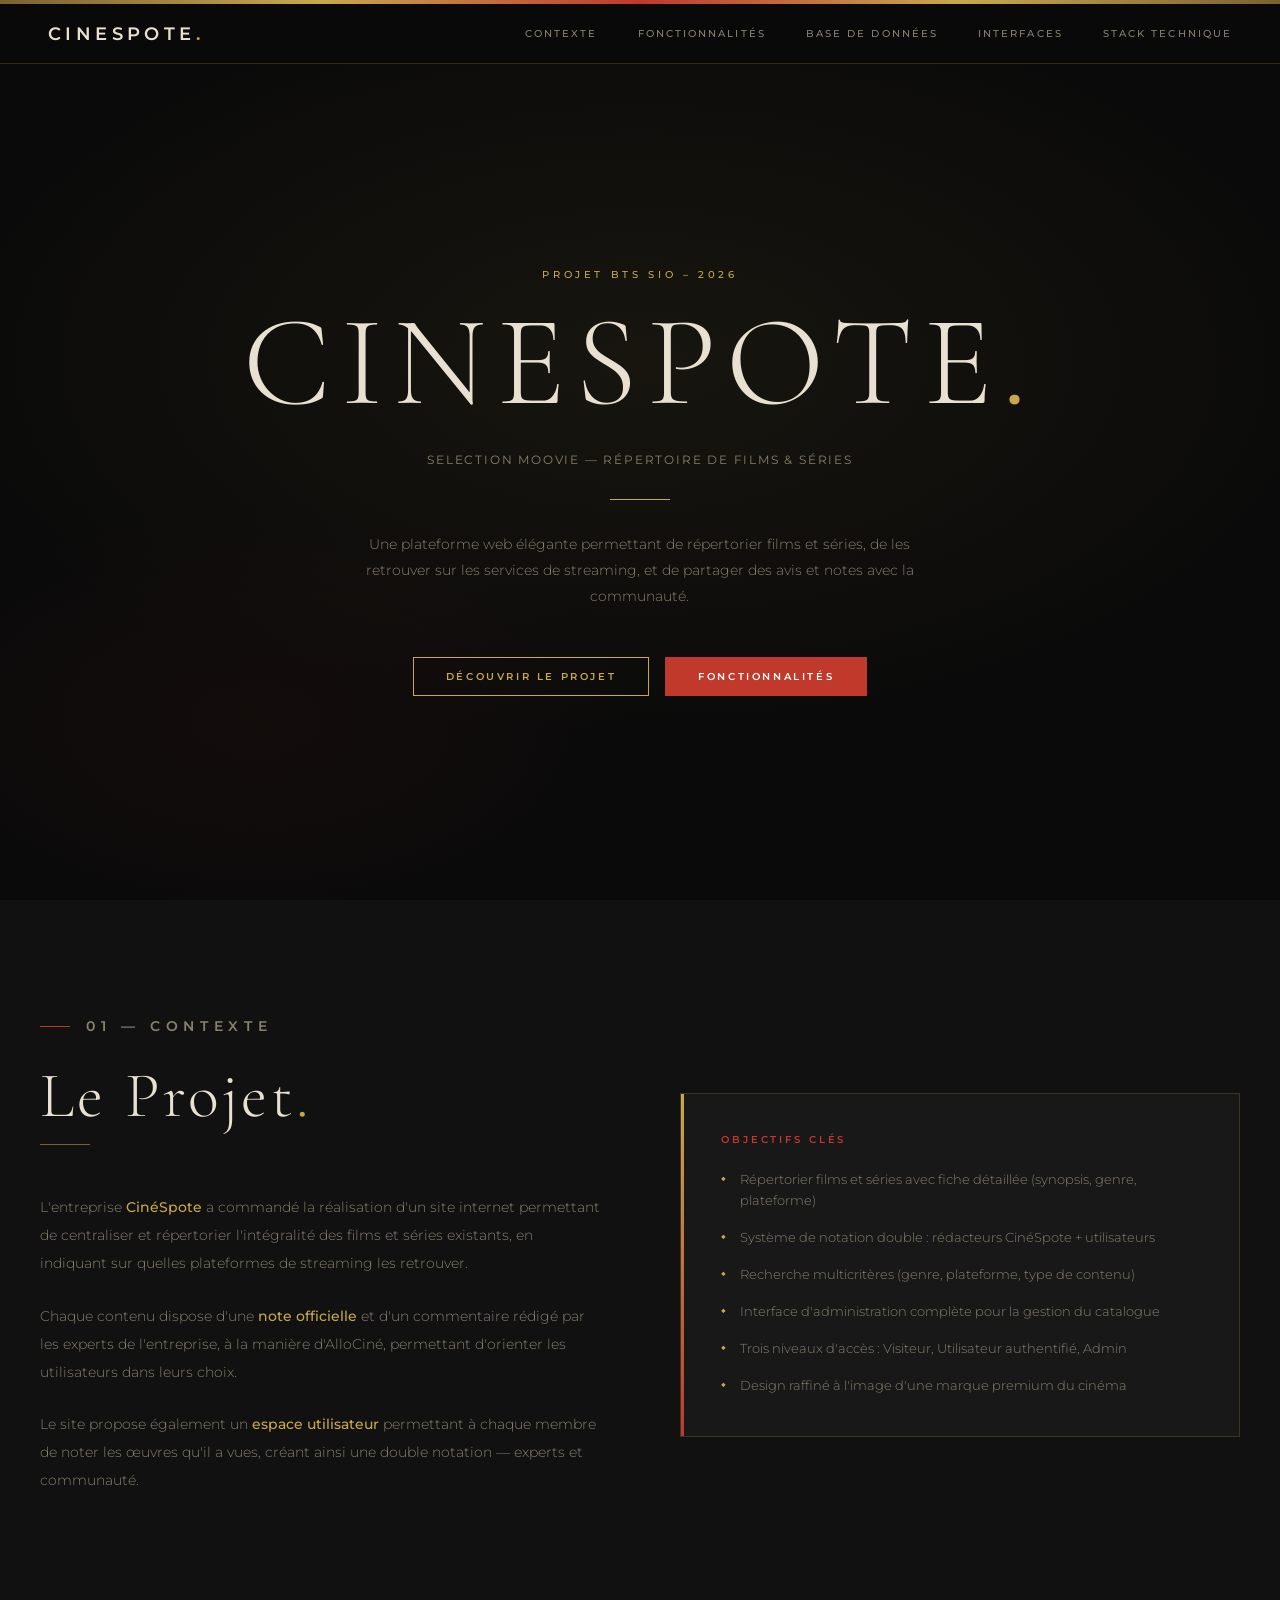
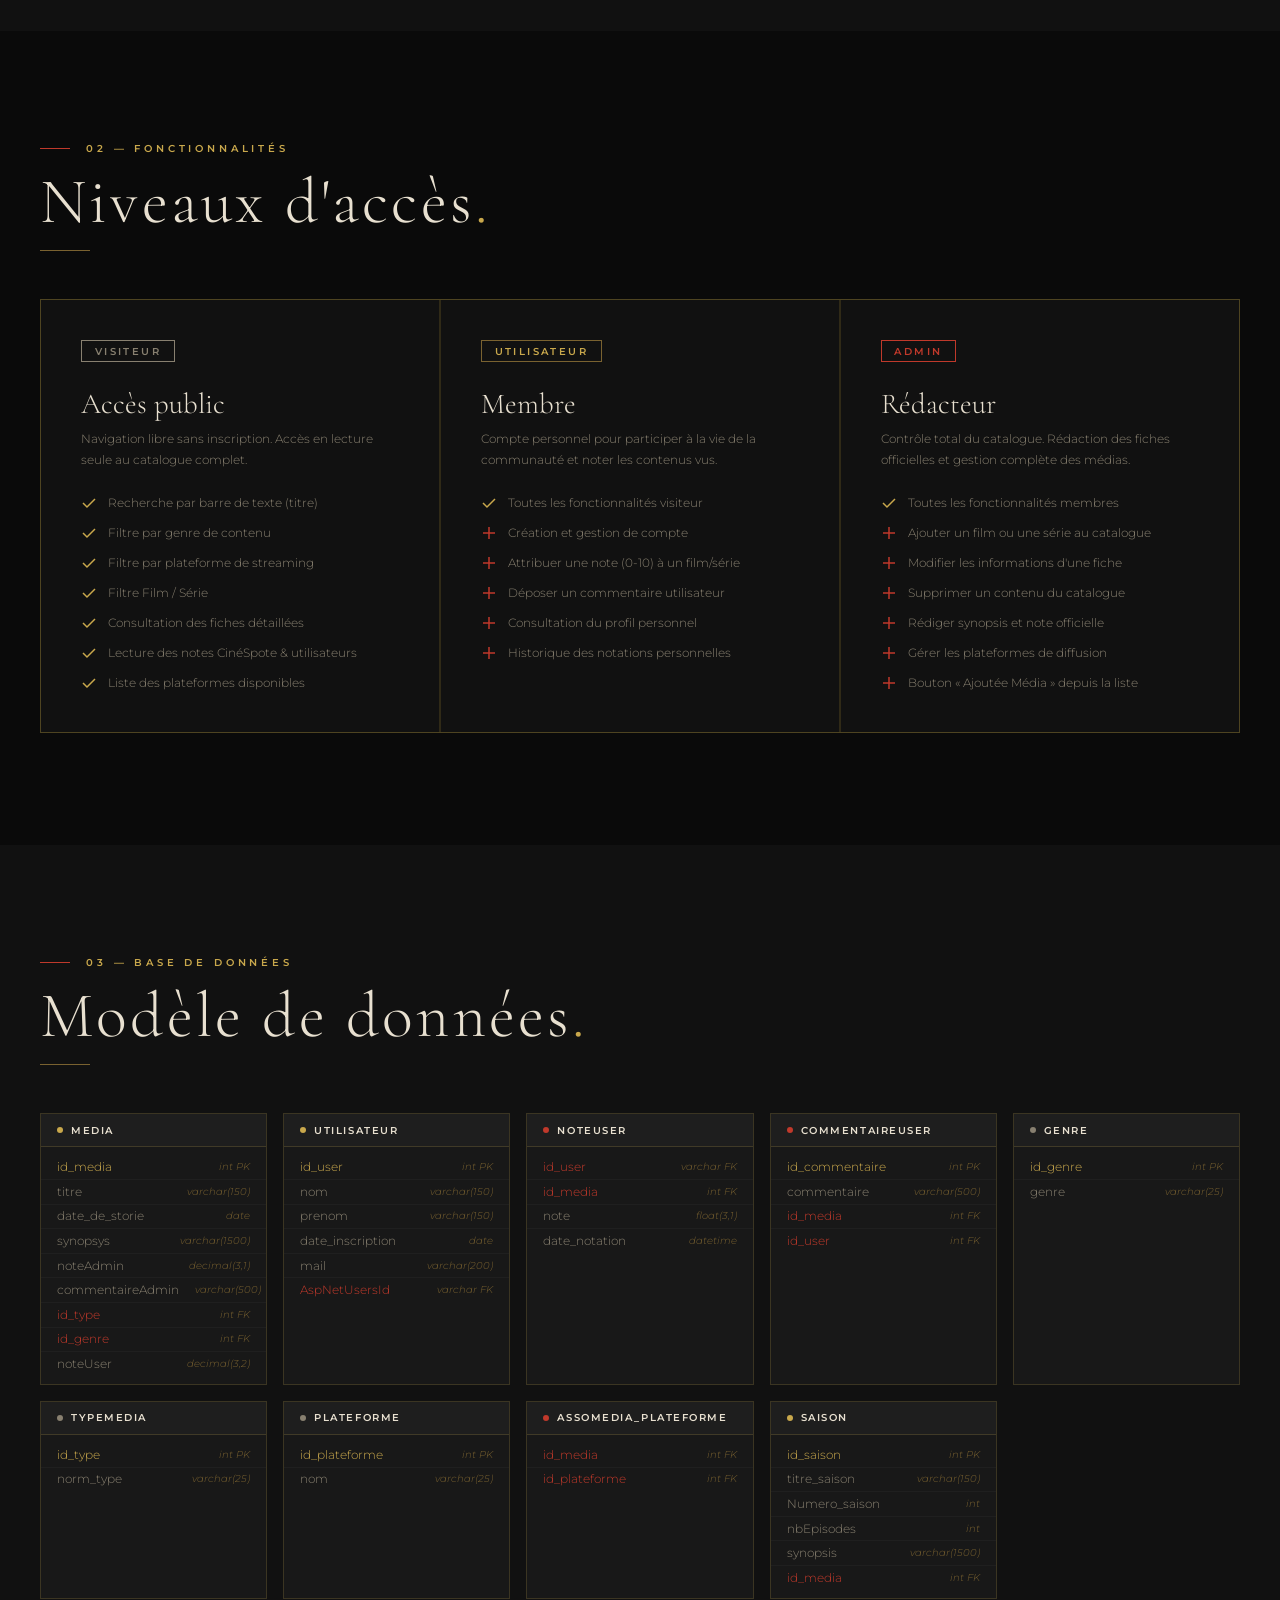
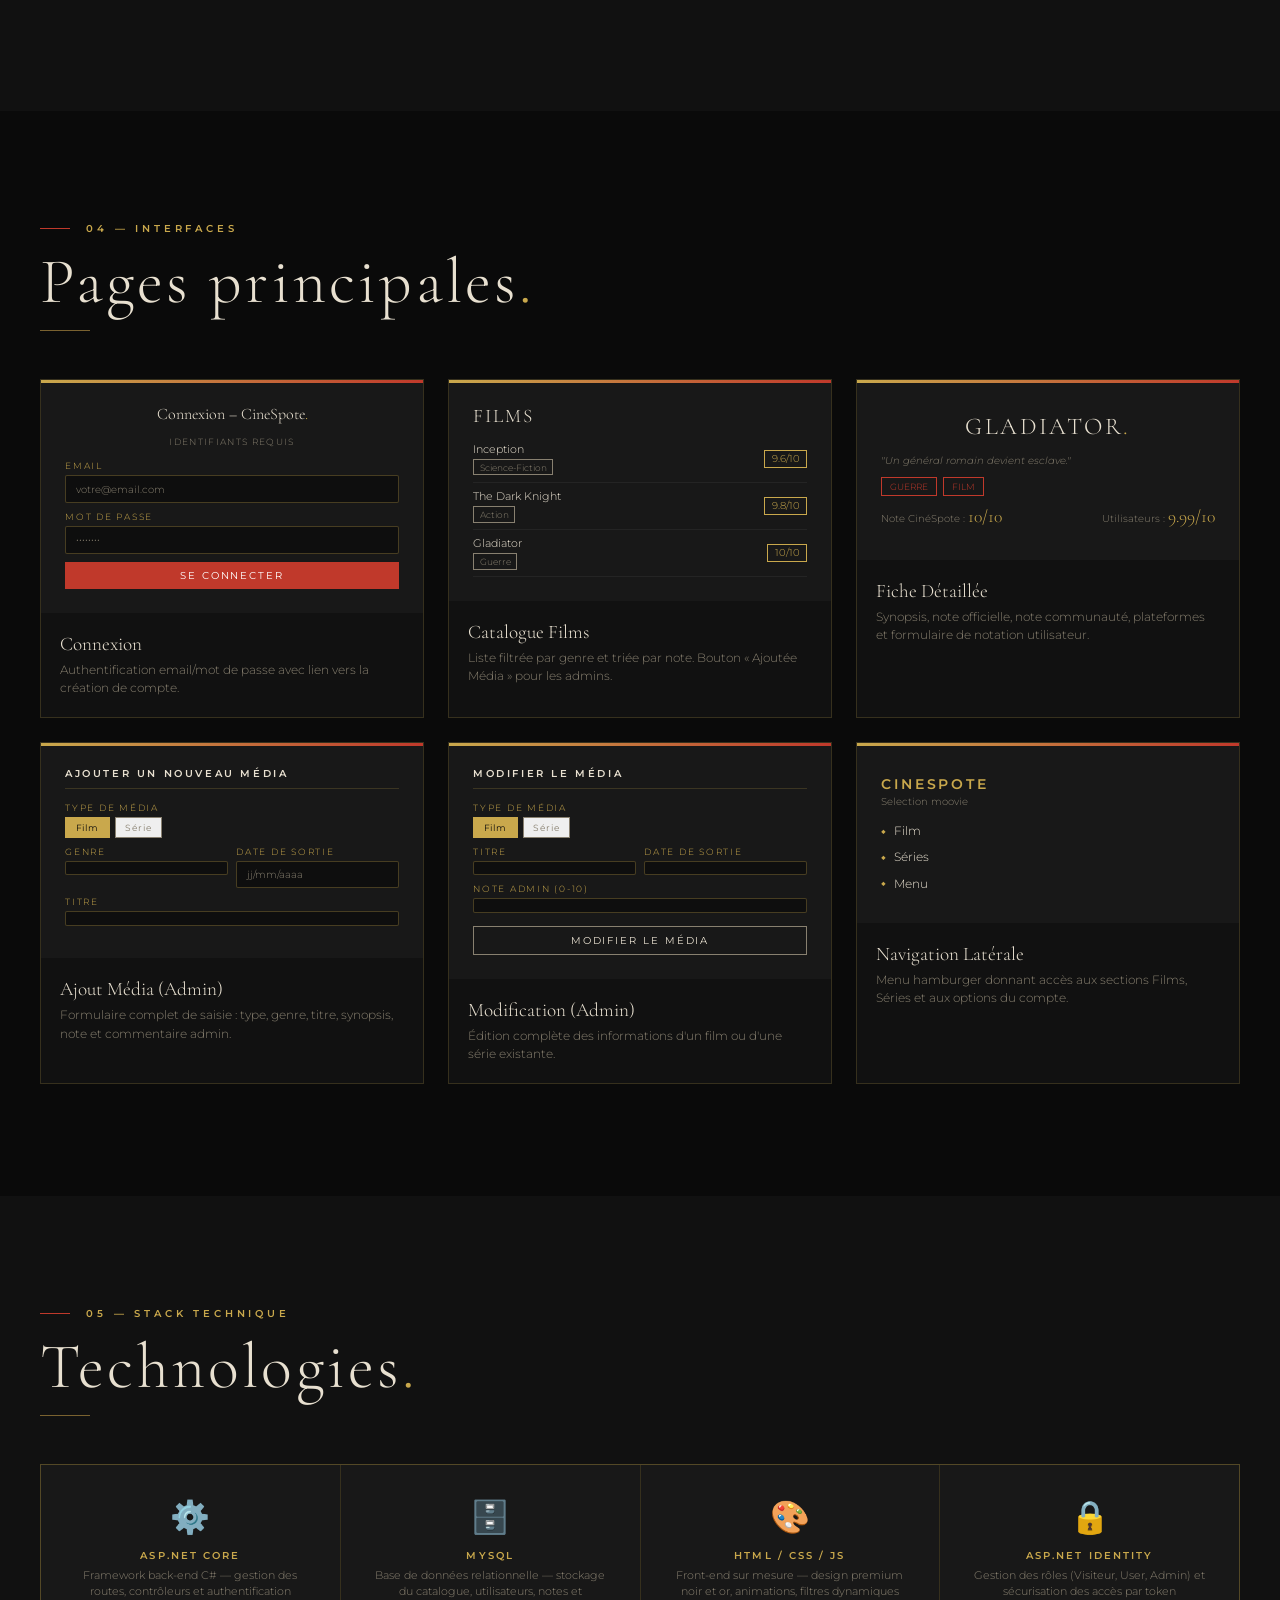
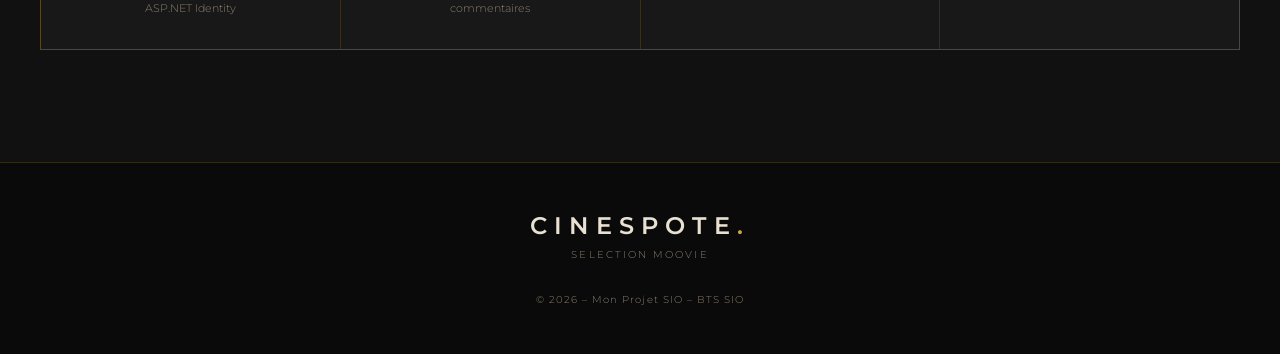
==== projetCineSpote.html @ 0886db35 "ajout detail projet cinespote" ====
<!DOCTYPE html>
<html lang="fr">
<head>
<meta charset="UTF-8">
<meta name="viewport" content="width=device-width, initial-scale=1.0">
<title>CineSpote – Dossier Projet BTS</title>
<link href="https://fonts.googleapis.com/css2?family=Cormorant+Garamond:ital,wght@0,300;0,400;0,600;1,300;1,400&family=Montserrat:wght@300;400;500;600;700&display=swap" rel="stylesheet">
<style>
  :root {
    --gold: #c9a84c;
    --gold-light: #e8c97a;
    --gold-dim: #7a6230;
    --red: #c0392b;
    --red-dark: #922b21;
    --bg: #0a0a0a;
    --bg2: #111111;
    --bg3: #181818;
    --bg4: #1e1e1e;
    --text: #e8e0d0;
    --text-dim: #888070;
    --border: rgba(201,168,76,0.2);
  }

  *, *::before, *::after { box-sizing: border-box; margin: 0; padding: 0; }

  html { scroll-behavior: smooth; }

  body {
    background: var(--bg);
    color: var(--text);
    font-family: 'Montserrat', sans-serif;
    font-weight: 300;
    overflow-x: hidden;
  }

  /* ── TOPBAR ── */
  .topbar {
    height: 4px;
    background: linear-gradient(90deg, var(--gold-dim), var(--gold), var(--red), var(--gold), var(--gold-dim));
    position: fixed; top: 0; left: 0; right: 0; z-index: 100;
  }

  nav {
    position: fixed; top: 4px; left: 0; right: 0; z-index: 99;
    display: flex; align-items: center; justify-content: space-between;
    padding: 0 3rem; height: 60px;
    background: rgba(10,10,10,0.95);
    border-bottom: 1px solid var(--border);
    backdrop-filter: blur(10px);
  }

  .nav-logo {
    font-family: 'Montserrat', sans-serif;
    font-weight: 600; font-size: 1.1rem;
    letter-spacing: 0.25em;
    color: var(--text);
  }
  .nav-logo span { color: var(--gold); }

  .nav-links { display: flex; gap: 2.5rem; }
  .nav-links a {
    font-size: 0.65rem; font-weight: 500;
    letter-spacing: 0.2em; text-transform: uppercase;
    color: var(--text-dim); text-decoration: none;
    transition: color 0.3s;
  }
  .nav-links a:hover { color: var(--gold); }

  /* ── HERO ── */
  .hero {
    min-height: 100vh;
    display: flex; align-items: center; justify-content: center;
    text-align: center;
    padding: 8rem 2rem 4rem;
    position: relative;
    overflow: hidden;
  }

  .hero::before {
    content: '';
    position: absolute; inset: 0;
    background:
      radial-gradient(ellipse 80% 60% at 50% 40%, rgba(201,168,76,0.07) 0%, transparent 70%),
      radial-gradient(ellipse 50% 40% at 20% 80%, rgba(192,57,43,0.05) 0%, transparent 60%);
  }

  .hero-sub {
    font-size: 0.65rem; font-weight: 500; letter-spacing: 0.35em;
    text-transform: uppercase; color: var(--gold);
    margin-bottom: 1.5rem;
    animation: fadeUp 0.8s ease both;
  }

  .hero-title {
    font-family: 'Cormorant Garamond', serif;
    font-size: clamp(4rem, 10vw, 9rem);
    font-weight: 300; line-height: 0.9;
    letter-spacing: 0.08em;
    color: var(--text);
    animation: fadeUp 0.8s 0.15s ease both;
  }
  .hero-title .dot { color: var(--gold); }

  .hero-tagline {
    margin-top: 2rem;
    font-size: 0.75rem; font-weight: 400;
    letter-spacing: 0.15em; text-transform: uppercase;
    color: var(--text-dim);
    animation: fadeUp 0.8s 0.3s ease both;
  }

  .hero-divider {
    width: 60px; height: 1px;
    background: var(--gold);
    margin: 2rem auto;
    animation: expandW 1s 0.5s ease both;
  }

  .hero-desc {
    max-width: 600px; margin: 0 auto;
    font-size: 0.85rem; line-height: 1.9;
    color: var(--text-dim);
    animation: fadeUp 0.8s 0.45s ease both;
  }

  .hero-cta {
    margin-top: 3rem;
    display: flex; gap: 1rem; justify-content: center;
    animation: fadeUp 0.8s 0.6s ease both;
  }

  .btn-gold {
    padding: 0.75rem 2rem;
    border: 1px solid var(--gold);
    background: transparent;
    color: var(--gold);
    font-family: 'Montserrat', sans-serif;
    font-size: 0.65rem; font-weight: 600;
    letter-spacing: 0.25em; text-transform: uppercase;
    cursor: pointer; text-decoration: none;
    transition: all 0.3s;
  }
  .btn-gold:hover { background: var(--gold); color: var(--bg); }

  .btn-red {
    padding: 0.75rem 2rem;
    border: 1px solid var(--red);
    background: var(--red);
    color: #fff;
    font-family: 'Montserrat', sans-serif;
    font-size: 0.65rem; font-weight: 600;
    letter-spacing: 0.25em; text-transform: uppercase;
    cursor: pointer; text-decoration: none;
    transition: all 0.3s;
  }
  .btn-red:hover { background: var(--red-dark); border-color: var(--red-dark); }

  /* ── SECTION BASE ── */
  section { padding: 7rem 2rem; }

  .section-label {
    font-size: 0.6rem; font-weight: 600;
    letter-spacing: 0.4em; text-transform: uppercase;
    color: var(--gold); margin-bottom: 1rem;
    display: flex; align-items: center; gap: 1rem;
  }
  .section-label::before {
    content: '';
    display: block; width: 30px; height: 1px;
    background: var(--red);
  }

  .section-title {
    font-family: 'Cormorant Garamond', serif;
    font-size: clamp(2.5rem, 5vw, 4.5rem);
    font-weight: 300; letter-spacing: 0.05em;
    line-height: 1;
    color: var(--text);
    margin-bottom: 1rem;
  }
  .section-title .dot { color: var(--gold); }

  .section-line {
    width: 50px; height: 1px;
    background: var(--gold-dim);
    margin-bottom: 3rem;
  }

  /* ── CONTEXT ── */
  .context { background: var(--bg2); }

  .context-grid {
    max-width: 1200px; margin: 0 auto;
    display: grid; grid-template-columns: 1fr 1fr;
    gap: 5rem; align-items: center;
  }

  .context-text p {
    font-size: 0.88rem; line-height: 2;
    color: var(--text-dim); margin-bottom: 1.5rem;
  }
  .context-text strong { color: var(--gold); font-weight: 500; }

  .context-card {
    background: var(--bg3);
    border: 1px solid var(--border);
    padding: 2.5rem;
    position: relative;
  }
  .context-card::before {
    content: '';
    position: absolute; top: 0; left: 0;
    width: 3px; height: 100%;
    background: linear-gradient(to bottom, var(--gold), var(--red));
  }

  .context-card-title {
    font-size: 0.6rem; font-weight: 600;
    letter-spacing: 0.3em; text-transform: uppercase;
    color: var(--red); margin-bottom: 1.5rem;
  }

  .context-card ul {
    list-style: none; display: flex; flex-direction: column; gap: 1rem;
  }
  .context-card li {
    font-size: 0.82rem; line-height: 1.6;
    color: var(--text-dim); padding-left: 1.2rem;
    position: relative;
  }
  .context-card li::before {
    content: '◆';
    position: absolute; left: 0;
    color: var(--gold); font-size: 0.5rem;
    top: 0.35em;
  }

  /* ── FEATURES ── */
  .features { background: var(--bg); }
  .features-inner { max-width: 1200px; margin: 0 auto; }

  .roles-grid {
    display: grid;
    grid-template-columns: repeat(3, 1fr);
    gap: 1.5px;
    background: var(--border);
    border: 1px solid var(--border);
  }

  .role-card {
    background: var(--bg2);
    padding: 2.5rem;
    transition: background 0.3s;
  }
  .role-card:hover { background: var(--bg3); }

  .role-badge {
    display: inline-block;
    padding: 0.3rem 0.8rem;
    border: 1px solid currentColor;
    font-size: 0.6rem; font-weight: 600;
    letter-spacing: 0.25em; text-transform: uppercase;
    margin-bottom: 1.5rem;
  }
  .badge-visitor { color: var(--text-dim); border-color: var(--text-dim); }
  .badge-user { color: var(--gold); border-color: var(--gold-dim); }
  .badge-admin { color: var(--red); border-color: var(--red); }

  .role-title {
    font-family: 'Cormorant Garamond', serif;
    font-size: 1.8rem; font-weight: 300;
    margin-bottom: 0.5rem; color: var(--text);
  }

  .role-desc {
    font-size: 0.75rem; color: var(--text-dim);
    line-height: 1.7; margin-bottom: 1.5rem;
  }

  .role-features { list-style: none; display: flex; flex-direction: column; gap: 0.7rem; }
  .role-features li {
    font-size: 0.78rem; color: var(--text-dim);
    display: flex; align-items: flex-start; gap: 0.7rem;
    line-height: 1.5;
  }
  .role-features li .icon {
    flex-shrink: 0; width: 16px; height: 16px;
    margin-top: 1px;
  }
  .icon-check { color: var(--gold); }
  .icon-plus { color: var(--red); }

  /* ── DB SCHEMA ── */
  .schema { background: var(--bg2); }
  .schema-inner { max-width: 1200px; margin: 0 auto; }

  .db-table-grid {
    display: grid;
    grid-template-columns: repeat(auto-fill, minmax(220px, 1fr));
    gap: 1rem;
    margin-top: 1rem;
  }

  .db-table {
    background: var(--bg3);
    border: 1px solid var(--border);
    overflow: hidden;
    transition: border-color 0.3s, transform 0.3s;
  }
  .db-table:hover {
    border-color: var(--gold-dim);
    transform: translateY(-2px);
  }

  .db-table-header {
    background: var(--bg4);
    padding: 0.6rem 1rem;
    display: flex; align-items: center; gap: 0.5rem;
    border-bottom: 1px solid var(--border);
  }
  .db-table-dot {
    width: 6px; height: 6px; border-radius: 50%;
  }
  .dot-gold { background: var(--gold); }
  .dot-red { background: var(--red); }
  .dot-grey { background: var(--text-dim); }

  .db-table-name {
    font-size: 0.65rem; font-weight: 600;
    letter-spacing: 0.15em; text-transform: uppercase;
    color: var(--text);
  }

  .db-table-fields {
    padding: 0.5rem 0;
    list-style: none;
  }
  .db-table-fields li {
    padding: 0.3rem 1rem;
    font-size: 0.72rem; color: var(--text-dim);
    display: flex; justify-content: space-between;
    gap: 1rem;
    border-bottom: 1px solid rgba(255,255,255,0.03);
  }
  .db-table-fields li:last-child { border-bottom: none; }
  .field-type {
    font-size: 0.63rem; color: var(--gold-dim);
    font-style: italic;
  }
  .field-pk { color: var(--gold); }
  .field-fk { color: var(--red); }

  /* ── PAGES GALLERY ── */
  .pages { background: var(--bg); }
  .pages-inner { max-width: 1200px; margin: 0 auto; }

  .pages-grid {
    display: grid; grid-template-columns: repeat(3, 1fr);
    gap: 1.5rem;
  }

  .page-card {
    border: 1px solid var(--border);
    overflow: hidden;
    background: var(--bg2);
    transition: border-color 0.3s, transform 0.3s;
    cursor: pointer;
  }
  .page-card:hover {
    border-color: var(--gold-dim);
    transform: translateY(-3px);
  }

  .page-mockup {
    background: var(--bg3);
    padding: 1.5rem;
    min-height: 180px;
    display: flex; align-items: center; justify-content: center;
    position: relative; overflow: hidden;
  }

  .mockup-topbar {
    position: absolute; top: 0; left: 0; right: 0;
    height: 3px;
    background: linear-gradient(90deg, var(--gold), var(--red));
  }

  .mockup-content {
    width: 100%; font-size: 0.7rem;
  }

  .page-info { padding: 1.2rem; }
  .page-name {
    font-family: 'Cormorant Garamond', serif;
    font-size: 1.2rem; font-weight: 300;
    color: var(--text); margin-bottom: 0.3rem;
  }
  .page-desc {
    font-size: 0.72rem; color: var(--text-dim); line-height: 1.6;
  }

  /* ── TECH STACK ── */
  .tech { background: var(--bg2); }
  .tech-inner { max-width: 1200px; margin: 0 auto; }

  .tech-grid {
    display: grid; grid-template-columns: repeat(4, 1fr);
    gap: 1px; background: var(--border);
    border: 1px solid var(--border);
  }

  .tech-item {
    background: var(--bg3); padding: 2rem;
    text-align: center;
    transition: background 0.3s;
  }
  .tech-item:hover { background: var(--bg4); }

  .tech-icon {
    font-size: 2rem; margin-bottom: 0.8rem; display: block;
  }
  .tech-name {
    font-size: 0.65rem; font-weight: 600;
    letter-spacing: 0.2em; text-transform: uppercase;
    color: var(--gold); margin-bottom: 0.3rem;
  }
  .tech-role {
    font-size: 0.7rem; color: var(--text-dim); line-height: 1.5;
  }

  /* ── FOOTER ── */
  footer {
    background: var(--bg);
    border-top: 1px solid var(--border);
    padding: 3rem 2rem;
    text-align: center;
  }

  .footer-logo {
    font-family: 'Montserrat', sans-serif;
    font-weight: 600; font-size: 1.5rem;
    letter-spacing: 0.3em; color: var(--text);
    margin-bottom: 0.5rem;
  }
  .footer-logo span { color: var(--gold); }

  .footer-sub {
    font-size: 0.65rem; letter-spacing: 0.2em;
    text-transform: uppercase; color: var(--text-dim);
  }

  .footer-copy {
    margin-top: 2rem;
    font-size: 0.65rem; color: var(--text-dim);
    letter-spacing: 0.1em;
  }

  /* ── ANIMATIONS ── */
  @keyframes fadeUp {
    from { opacity: 0; transform: translateY(20px); }
    to   { opacity: 1; transform: translateY(0); }
  }
  @keyframes expandW {
    from { width: 0; }
    to   { width: 60px; }
  }

  .reveal {
    opacity: 0; transform: translateY(30px);
    transition: opacity 0.7s ease, transform 0.7s ease;
  }
  .reveal.visible { opacity: 1; transform: none; }

  /* ── MOCKUP ELEMENTS ── */
  .m-input {
    background: rgba(0,0,0,0.4); border: 1px solid rgba(201,168,76,0.3);
    border-radius: 2px; padding: 0.4rem 0.6rem;
    color: var(--text-dim); font-size: 0.65rem;
    width: 100%; margin-bottom: 0.5rem;
    font-family: 'Montserrat', sans-serif;
  }
  .m-label { font-size: 0.55rem; letter-spacing: 0.2em; text-transform: uppercase; color: var(--gold); margin-bottom: 0.25rem; display: block; }
  .m-btn-red {
    background: var(--red); border: none; color: white;
    font-size: 0.6rem; letter-spacing: 0.2em; text-transform: uppercase;
    padding: 0.5rem 1rem; width: 100%; cursor: default;
    font-family: 'Montserrat', sans-serif;
  }
  .m-film-row {
    display: flex; justify-content: space-between; align-items: center;
    padding: 0.4rem 0; border-bottom: 1px solid rgba(255,255,255,0.05);
  }
  .m-film-title { font-size: 0.7rem; color: var(--text); }
  .m-film-note {
    font-size: 0.6rem; padding: 0.15rem 0.4rem;
    border: 1px solid var(--gold); color: var(--gold);
  }
  .m-badge { font-size: 0.55rem; padding: 0.1rem 0.35rem; border: 1px solid var(--text-dim); color: var(--text-dim); display: inline-block; margin-top: 0.2rem; }

  .m-page-title {
    font-family: 'Cormorant Garamond', serif;
    font-size: 1.5rem; font-weight: 300;
    letter-spacing: 0.1em; color: var(--text);
    text-align: center; margin-bottom: 0.8rem;
  }
  .m-page-title .dot { color: var(--gold); }
  .m-row { display: grid; grid-template-columns: 1fr 1fr; gap: 0.5rem; }
  .m-tag {
    font-size: 0.55rem; padding: 0.2rem 0.5rem;
    border: 1px solid var(--red); color: var(--red); display: inline-block;
  }
  .m-stars { color: var(--gold); font-size: 0.9rem; }

  .m-form-title {
    font-size: 0.65rem; font-weight: 600; letter-spacing: 0.25em;
    text-transform: uppercase; color: var(--text);
    margin-bottom: 0.8rem;
    padding-bottom: 0.5rem; border-bottom: 1px solid var(--border);
  }
  .m-toggle {
    display: flex; gap: 0.3rem; margin-bottom: 0.5rem;
  }
  .m-toggle-btn {
    font-size: 0.55rem; padding: 0.25rem 0.6rem;
    border: 1px solid; cursor: default;
    font-family: 'Montserrat', sans-serif;
    letter-spacing: 0.1em;
  }
  .m-toggle-btn.active { background: var(--gold); border-color: var(--gold); color: var(--bg); }
  .m-toggle-btn.inactive { border-color: var(--text-dim); color: var(--text-dim); }

  @media (max-width: 900px) {
    .context-grid { grid-template-columns: 1fr; gap: 3rem; }
    .roles-grid { grid-template-columns: 1fr; }
    .pages-grid { grid-template-columns: 1fr 1fr; }
    .tech-grid { grid-template-columns: repeat(2, 1fr); }
    nav { padding: 0 1.5rem; }
    .nav-links { gap: 1.5rem; }
  }
  @media (max-width: 600px) {
    .pages-grid { grid-template-columns: 1fr; }
    .tech-grid { grid-template-columns: 1fr 1fr; }
  }
</style>
</head>
<body>

<div class="topbar"></div>

<nav>
  <div class="nav-logo">CINESPOTE<span>.</span></div>
  <div class="nav-links">
    <a href="#contexte">Contexte</a>
    <a href="#fonctionnalites">Fonctionnalités</a>
    <a href="#base-de-donnees">Base de données</a>
    <a href="#interfaces">Interfaces</a>
    <a href="#technique">Stack technique</a>
  </div>
</nav>

<!-- ── HERO ── -->
<section class="hero">
  <div>
    <p class="hero-sub">Projet BTS SIO – 2026</p>
    <h1 class="hero-title">CINESPOTE<span class="dot">.</span></h1>
    <p class="hero-tagline">Selection Moovie — Répertoire de Films & Séries</p>
    <div class="hero-divider"></div>
    <p class="hero-desc">
      Une plateforme web élégante permettant de répertorier films et séries, 
      de les retrouver sur les services de streaming, et de partager des avis 
      et notes avec la communauté.
    </p>
    <div class="hero-cta">
      <a href="#contexte" class="btn-gold">Découvrir le projet</a>
      <a href="#fonctionnalites" class="btn-red">Fonctionnalités</a>
    </div>
  </div>
</section>

<!-- ── CONTEXTE ── -->
<section class="context" id="contexte">
  <div class="context-grid">
    <div class="context-text reveal">
      <p class="section-label">01 — Contexte</p>
      <h2 class="section-title">Le Projet<span class="dot">.</span></h2>
      <div class="section-line"></div>
      <p>
        L'entreprise <strong>CinéSpote</strong> a commandé la réalisation d'un site internet 
        permettant de centraliser et répertorier l'intégralité des films et séries existants, 
        en indiquant sur quelles plateformes de streaming les retrouver.
      </p>
      <p>
        Chaque contenu dispose d'une <strong>note officielle</strong> et d'un commentaire 
        rédigé par les experts de l'entreprise, à la manière d'AlloCiné, permettant 
        d'orienter les utilisateurs dans leurs choix.
      </p>
      <p>
        Le site propose également un <strong>espace utilisateur</strong> permettant à chaque 
        membre de noter les œuvres qu'il a vues, créant ainsi une double notation 
        — experts et communauté.
      </p>
    </div>
    <div class="context-card reveal">
      <p class="context-card-title">Objectifs clés</p>
      <ul>
        <li>Répertorier films et séries avec fiche détaillée (synopsis, genre, plateforme)</li>
        <li>Système de notation double : rédacteurs CinéSpote + utilisateurs</li>
        <li>Recherche multicritères (genre, plateforme, type de contenu)</li>
        <li>Interface d'administration complète pour la gestion du catalogue</li>
        <li>Trois niveaux d'accès : Visiteur, Utilisateur authentifié, Admin</li>
        <li>Design raffiné à l'image d'une marque premium du cinéma</li>
      </ul>
    </div>
  </div>
</section>

<!-- ── FONCTIONNALITÉS ── -->
<section class="features" id="fonctionnalites">
  <div class="features-inner">
    <div class="reveal">
      <p class="section-label">02 — Fonctionnalités</p>
      <h2 class="section-title">Niveaux d'accès<span class="dot">.</span></h2>
      <div class="section-line"></div>
    </div>

    <div class="roles-grid reveal">

      <!-- Visiteur -->
      <div class="role-card">
        <span class="role-badge badge-visitor">Visiteur</span>
        <h3 class="role-title">Accès public</h3>
        <p class="role-desc">Navigation libre sans inscription. Accès en lecture seule au catalogue complet.</p>
        <ul class="role-features">
          <li>
            <svg class="icon icon-check" viewBox="0 0 16 16" fill="none"><polyline points="2,8 6,12 14,4" stroke="currentColor" stroke-width="1.5"/></svg>
            Recherche par barre de texte (titre)
          </li>
          <li>
            <svg class="icon icon-check" viewBox="0 0 16 16" fill="none"><polyline points="2,8 6,12 14,4" stroke="currentColor" stroke-width="1.5"/></svg>
            Filtre par genre de contenu
          </li>
          <li>
            <svg class="icon icon-check" viewBox="0 0 16 16" fill="none"><polyline points="2,8 6,12 14,4" stroke="currentColor" stroke-width="1.5"/></svg>
            Filtre par plateforme de streaming
          </li>
          <li>
            <svg class="icon icon-check" viewBox="0 0 16 16" fill="none"><polyline points="2,8 6,12 14,4" stroke="currentColor" stroke-width="1.5"/></svg>
            Filtre Film / Série
          </li>
          <li>
            <svg class="icon icon-check" viewBox="0 0 16 16" fill="none"><polyline points="2,8 6,12 14,4" stroke="currentColor" stroke-width="1.5"/></svg>
            Consultation des fiches détaillées
          </li>
          <li>
            <svg class="icon icon-check" viewBox="0 0 16 16" fill="none"><polyline points="2,8 6,12 14,4" stroke="currentColor" stroke-width="1.5"/></svg>
            Lecture des notes CinéSpote & utilisateurs
          </li>
          <li>
            <svg class="icon icon-check" viewBox="0 0 16 16" fill="none"><polyline points="2,8 6,12 14,4" stroke="currentColor" stroke-width="1.5"/></svg>
            Liste des plateformes disponibles
          </li>
        </ul>
      </div>

      <!-- Utilisateur -->
      <div class="role-card">
        <span class="role-badge badge-user">Utilisateur</span>
        <h3 class="role-title">Membre</h3>
        <p class="role-desc">Compte personnel pour participer à la vie de la communauté et noter les contenus vus.</p>
        <ul class="role-features">
          <li>
            <svg class="icon icon-check" viewBox="0 0 16 16" fill="none"><polyline points="2,8 6,12 14,4" stroke="currentColor" stroke-width="1.5"/></svg>
            Toutes les fonctionnalités visiteur
          </li>
          <li>
            <svg class="icon icon-plus" viewBox="0 0 16 16" fill="none"><line x1="8" y1="2" x2="8" y2="14" stroke="currentColor" stroke-width="1.5"/><line x1="2" y1="8" x2="14" y2="8" stroke="currentColor" stroke-width="1.5"/></svg>
            Création et gestion de compte
          </li>
          <li>
            <svg class="icon icon-plus" viewBox="0 0 16 16" fill="none"><line x1="8" y1="2" x2="8" y2="14" stroke="currentColor" stroke-width="1.5"/><line x1="2" y1="8" x2="14" y2="8" stroke="currentColor" stroke-width="1.5"/></svg>
            Attribuer une note (0-10) à un film/série
          </li>
          <li>
            <svg class="icon icon-plus" viewBox="0 0 16 16" fill="none"><line x1="8" y1="2" x2="8" y2="14" stroke="currentColor" stroke-width="1.5"/><line x1="2" y1="8" x2="14" y2="8" stroke="currentColor" stroke-width="1.5"/></svg>
            Déposer un commentaire utilisateur
          </li>
          <li>
            <svg class="icon icon-plus" viewBox="0 0 16 16" fill="none"><line x1="8" y1="2" x2="8" y2="14" stroke="currentColor" stroke-width="1.5"/><line x1="2" y1="8" x2="14" y2="8" stroke="currentColor" stroke-width="1.5"/></svg>
            Consultation du profil personnel
          </li>
          <li>
            <svg class="icon icon-plus" viewBox="0 0 16 16" fill="none"><line x1="8" y1="2" x2="8" y2="14" stroke="currentColor" stroke-width="1.5"/><line x1="2" y1="8" x2="14" y2="8" stroke="currentColor" stroke-width="1.5"/></svg>
            Historique des notations personnelles
          </li>
        </ul>
      </div>

      <!-- Admin -->
      <div class="role-card">
        <span class="role-badge badge-admin">Admin</span>
        <h3 class="role-title">Rédacteur</h3>
        <p class="role-desc">Contrôle total du catalogue. Rédaction des fiches officielles et gestion complète des médias.</p>
        <ul class="role-features">
          <li>
            <svg class="icon icon-check" viewBox="0 0 16 16" fill="none"><polyline points="2,8 6,12 14,4" stroke="currentColor" stroke-width="1.5"/></svg>
            Toutes les fonctionnalités membres
          </li>
          <li>
            <svg class="icon icon-plus" viewBox="0 0 16 16" fill="none"><line x1="8" y1="2" x2="8" y2="14" stroke="currentColor" stroke-width="1.5"/><line x1="2" y1="8" x2="14" y2="8" stroke="currentColor" stroke-width="1.5"/></svg>
            Ajouter un film ou une série au catalogue
          </li>
          <li>
            <svg class="icon icon-plus" viewBox="0 0 16 16" fill="none"><line x1="8" y1="2" x2="8" y2="14" stroke="currentColor" stroke-width="1.5"/><line x1="2" y1="8" x2="14" y2="8" stroke="currentColor" stroke-width="1.5"/></svg>
            Modifier les informations d'une fiche
          </li>
          <li>
            <svg class="icon icon-plus" viewBox="0 0 16 16" fill="none"><line x1="8" y1="2" x2="8" y2="14" stroke="currentColor" stroke-width="1.5"/><line x1="2" y1="8" x2="14" y2="8" stroke="currentColor" stroke-width="1.5"/></svg>
            Supprimer un contenu du catalogue
          </li>
          <li>
            <svg class="icon icon-plus" viewBox="0 0 16 16" fill="none"><line x1="8" y1="2" x2="8" y2="14" stroke="currentColor" stroke-width="1.5"/><line x1="2" y1="8" x2="14" y2="8" stroke="currentColor" stroke-width="1.5"/></svg>
            Rédiger synopsis et note officielle
          </li>
          <li>
            <svg class="icon icon-plus" viewBox="0 0 16 16" fill="none"><line x1="8" y1="2" x2="8" y2="14" stroke="currentColor" stroke-width="1.5"/><line x1="2" y1="8" x2="14" y2="8" stroke="currentColor" stroke-width="1.5"/></svg>
            Gérer les plateformes de diffusion
          </li>
          <li>
            <svg class="icon icon-plus" viewBox="0 0 16 16" fill="none"><line x1="8" y1="2" x2="8" y2="14" stroke="currentColor" stroke-width="1.5"/><line x1="2" y1="8" x2="14" y2="8" stroke="currentColor" stroke-width="1.5"/></svg>
            Bouton « Ajoutée Média » depuis la liste
          </li>
        </ul>
      </div>

    </div>
  </div>
</section>

<!-- ── BASE DE DONNÉES ── -->
<section class="schema" id="base-de-donnees">
  <div class="schema-inner">
    <div class="reveal">
      <p class="section-label">03 — Base de données</p>
      <h2 class="section-title">Modèle de données<span class="dot">.</span></h2>
      <div class="section-line"></div>
    </div>

    <div class="db-table-grid reveal">

      <div class="db-table">
        <div class="db-table-header">
          <div class="db-table-dot dot-gold"></div>
          <span class="db-table-name">media</span>
        </div>
        <ul class="db-table-fields">
          <li><span class="field-pk">id_media</span><span class="field-type">int PK</span></li>
          <li><span>titre</span><span class="field-type">varchar(150)</span></li>
          <li><span>date_de_storie</span><span class="field-type">date</span></li>
          <li><span>synopsys</span><span class="field-type">varchar(1500)</span></li>
          <li><span>noteAdmin</span><span class="field-type">decimal(3,1)</span></li>
          <li><span>commentaireAdmin</span><span class="field-type">varchar(500)</span></li>
          <li><span class="field-fk">id_type</span><span class="field-type">int FK</span></li>
          <li><span class="field-fk">id_genre</span><span class="field-type">int FK</span></li>
          <li><span>noteUser</span><span class="field-type">decimal(3,2)</span></li>
        </ul>
      </div>

      <div class="db-table">
        <div class="db-table-header">
          <div class="db-table-dot dot-gold"></div>
          <span class="db-table-name">utilisateur</span>
        </div>
        <ul class="db-table-fields">
          <li><span class="field-pk">id_user</span><span class="field-type">int PK</span></li>
          <li><span>nom</span><span class="field-type">varchar(150)</span></li>
          <li><span>prenom</span><span class="field-type">varchar(150)</span></li>
          <li><span>date_inscription</span><span class="field-type">date</span></li>
          <li><span>mail</span><span class="field-type">varchar(200)</span></li>
          <li><span class="field-fk">AspNetUsersId</span><span class="field-type">varchar FK</span></li>
        </ul>
      </div>

      <div class="db-table">
        <div class="db-table-header">
          <div class="db-table-dot dot-red"></div>
          <span class="db-table-name">noteuser</span>
        </div>
        <ul class="db-table-fields">
          <li><span class="field-fk">id_user</span><span class="field-type">varchar FK</span></li>
          <li><span class="field-fk">id_media</span><span class="field-type">int FK</span></li>
          <li><span>note</span><span class="field-type">float(3,1)</span></li>
          <li><span>date_notation</span><span class="field-type">datetime</span></li>
        </ul>
      </div>

      <div class="db-table">
        <div class="db-table-header">
          <div class="db-table-dot dot-red"></div>
          <span class="db-table-name">commentaireuser</span>
        </div>
        <ul class="db-table-fields">
          <li><span class="field-pk">id_commentaire</span><span class="field-type">int PK</span></li>
          <li><span>commentaire</span><span class="field-type">varchar(500)</span></li>
          <li><span class="field-fk">id_media</span><span class="field-type">int FK</span></li>
          <li><span class="field-fk">id_user</span><span class="field-type">int FK</span></li>
        </ul>
      </div>

      <div class="db-table">
        <div class="db-table-header">
          <div class="db-table-dot dot-grey"></div>
          <span class="db-table-name">genre</span>
        </div>
        <ul class="db-table-fields">
          <li><span class="field-pk">id_genre</span><span class="field-type">int PK</span></li>
          <li><span>genre</span><span class="field-type">varchar(25)</span></li>
        </ul>
      </div>

      <div class="db-table">
        <div class="db-table-header">
          <div class="db-table-dot dot-grey"></div>
          <span class="db-table-name">typemedia</span>
        </div>
        <ul class="db-table-fields">
          <li><span class="field-pk">id_type</span><span class="field-type">int PK</span></li>
          <li><span>norm_type</span><span class="field-type">varchar(25)</span></li>
        </ul>
      </div>

      <div class="db-table">
        <div class="db-table-header">
          <div class="db-table-dot dot-grey"></div>
          <span class="db-table-name">plateforme</span>
        </div>
        <ul class="db-table-fields">
          <li><span class="field-pk">id_plateforme</span><span class="field-type">int PK</span></li>
          <li><span>nom</span><span class="field-type">varchar(25)</span></li>
        </ul>
      </div>

      <div class="db-table">
        <div class="db-table-header">
          <div class="db-table-dot dot-red"></div>
          <span class="db-table-name">assomedia_plateforme</span>
        </div>
        <ul class="db-table-fields">
          <li><span class="field-fk">id_media</span><span class="field-type">int FK</span></li>
          <li><span class="field-fk">id_plateforme</span><span class="field-type">int FK</span></li>
        </ul>
      </div>

      <div class="db-table">
        <div class="db-table-header">
          <div class="db-table-dot dot-gold"></div>
          <span class="db-table-name">saison</span>
        </div>
        <ul class="db-table-fields">
          <li><span class="field-pk">id_saison</span><span class="field-type">int PK</span></li>
          <li><span>titre_saison</span><span class="field-type">varchar(150)</span></li>
          <li><span>Numero_saison</span><span class="field-type">int</span></li>
          <li><span>nbEpisodes</span><span class="field-type">int</span></li>
          <li><span>synopsis</span><span class="field-type">varchar(1500)</span></li>
          <li><span class="field-fk">id_media</span><span class="field-type">int FK</span></li>
        </ul>
      </div>

    </div>
  </div>
</section>

<!-- ── INTERFACES ── -->
<section class="pages" id="interfaces">
  <div class="pages-inner">
    <div class="reveal">
      <p class="section-label">04 — Interfaces</p>
      <h2 class="section-title">Pages principales<span class="dot">.</span></h2>
      <div class="section-line"></div>
    </div>

    <div class="pages-grid reveal">

      <!-- Connexion -->
      <div class="page-card">
        <div class="page-mockup">
          <div class="mockup-topbar"></div>
          <div class="mockup-content">
            <p style="text-align:center; font-family:'Cormorant Garamond',serif; font-size:1rem; color:var(--text); margin-bottom:0.8rem;">Connexion – CineSpote<span style="color:var(--gold)">.</span></p>
            <p style="text-align:center; font-size:0.55rem; letter-spacing:0.15em; color:var(--text-dim); text-transform:uppercase; margin-bottom:0.8rem;">Identifiants requis</p>
            <label class="m-label">Email</label>
            <div class="m-input" style="color:var(--text-dim)">votre@email.com</div>
            <label class="m-label">Mot de passe</label>
            <div class="m-input" style="color:var(--text-dim)">••••••••</div>
            <button class="m-btn-red">Se connecter</button>
          </div>
        </div>
        <div class="page-info">
          <p class="page-name">Connexion</p>
          <p class="page-desc">Authentification email/mot de passe avec lien vers la création de compte.</p>
        </div>
      </div>

      <!-- Liste Films -->
      <div class="page-card">
        <div class="page-mockup">
          <div class="mockup-topbar"></div>
          <div class="mockup-content">
            <p style="font-family:'Cormorant Garamond',serif; font-size:1.2rem; color:var(--text); letter-spacing:0.1em; margin-bottom:0.5rem;">FILMS</p>
            <div class="m-film-row">
              <div>
                <div class="m-film-title">Inception</div>
                <span class="m-badge">Science-Fiction</span>
              </div>
              <span class="m-film-note">9.6/10</span>
            </div>
            <div class="m-film-row">
              <div>
                <div class="m-film-title">The Dark Knight</div>
                <span class="m-badge">Action</span>
              </div>
              <span class="m-film-note">9.8/10</span>
            </div>
            <div class="m-film-row">
              <div>
                <div class="m-film-title">Gladiator</div>
                <span class="m-badge">Guerre</span>
              </div>
              <span class="m-film-note">10/10</span>
            </div>
          </div>
        </div>
        <div class="page-info">
          <p class="page-name">Catalogue Films</p>
          <p class="page-desc">Liste filtrée par genre et triée par note. Bouton « Ajoutée Média » pour les admins.</p>
        </div>
      </div>

      <!-- Fiche Film -->
      <div class="page-card">
        <div class="page-mockup">
          <div class="mockup-topbar"></div>
          <div class="mockup-content">
            <p class="m-page-title">GLADIATOR<span class="dot">.</span></p>
            <p style="font-size:0.65rem; color:var(--text-dim); font-style:italic; margin-bottom:0.6rem;">"Un général romain devient esclave."</p>
            <div style="display:flex; gap:0.4rem; margin-bottom:0.6rem;">
              <span class="m-tag">GUERRE</span>
              <span class="m-tag">FILM</span>
            </div>
            <div style="display:flex; justify-content:space-between; font-size:0.65rem;">
              <div>
                <span style="color:var(--text-dim)">Note CinéSpote :</span>
                <span style="color:var(--gold); font-family:'Cormorant Garamond',serif; font-size:1.1rem;"> 10/10</span>
              </div>
              <div>
                <span style="color:var(--text-dim)">Utilisateurs :</span>
                <span style="color:var(--gold); font-family:'Cormorant Garamond',serif; font-size:1.1rem;"> 9.99/10</span>
              </div>
            </div>
          </div>
        </div>
        <div class="page-info">
          <p class="page-name">Fiche Détaillée</p>
          <p class="page-desc">Synopsis, note officielle, note communauté, plateformes et formulaire de notation utilisateur.</p>
        </div>
      </div>

      <!-- Ajout Média -->
      <div class="page-card">
        <div class="page-mockup">
          <div class="mockup-topbar"></div>
          <div class="mockup-content">
            <p class="m-form-title">Ajouter un nouveau média</p>
            <label class="m-label">Type de média</label>
            <div class="m-toggle">
              <button class="m-toggle-btn active">Film</button>
              <button class="m-toggle-btn inactive">Série</button>
            </div>
            <div class="m-row">
              <div>
                <label class="m-label">Genre</label>
                <div class="m-input"></div>
              </div>
              <div>
                <label class="m-label">Date de sortie</label>
                <div class="m-input">jj/mm/aaaa</div>
              </div>
            </div>
            <label class="m-label">Titre</label>
            <div class="m-input"></div>
          </div>
        </div>
        <div class="page-info">
          <p class="page-name">Ajout Média (Admin)</p>
          <p class="page-desc">Formulaire complet de saisie : type, genre, titre, synopsis, note et commentaire admin.</p>
        </div>
      </div>

      <!-- Modification -->
      <div class="page-card">
        <div class="page-mockup">
          <div class="mockup-topbar"></div>
          <div class="mockup-content">
            <p class="m-form-title">Modifier le média</p>
            <label class="m-label">Type de média</label>
            <div class="m-toggle">
              <button class="m-toggle-btn active">Film</button>
              <button class="m-toggle-btn inactive">Série</button>
            </div>
            <div class="m-row">
              <div>
                <label class="m-label">Titre</label>
                <div class="m-input"></div>
              </div>
              <div>
                <label class="m-label">Date de sortie</label>
                <div class="m-input"></div>
              </div>
            </div>
            <label class="m-label">Note admin (0-10)</label>
            <div class="m-input"></div>
            <button class="m-btn-red" style="margin-top:0.3rem; background:transparent; border:1px solid var(--text-dim); color:var(--text)">Modifier le média</button>
          </div>
        </div>
        <div class="page-info">
          <p class="page-name">Modification (Admin)</p>
          <p class="page-desc">Édition complète des informations d'un film ou d'une série existante.</p>
        </div>
      </div>

      <!-- Menu navigation -->
      <div class="page-card">
        <div class="page-mockup">
          <div class="mockup-topbar"></div>
          <div class="mockup-content">
            <p style="font-family:'Montserrat',sans-serif; font-size:0.9rem; font-weight:600; letter-spacing:0.2em; color:var(--gold); margin-bottom:0.2rem;">CINESPOTE</p>
            <p style="font-size:0.6rem; color:var(--text-dim); margin-bottom:1rem;">Selection moovie</p>
            <div style="display:flex; flex-direction:column; gap:0.7rem;">
              <div style="display:flex; align-items:center; gap:0.5rem;">
                <span style="color:var(--gold); font-size:0.5rem;">◆</span>
                <span style="font-size:0.75rem; color:var(--text)">Film</span>
              </div>
              <div style="display:flex; align-items:center; gap:0.5rem;">
                <span style="color:var(--gold); font-size:0.5rem;">◆</span>
                <span style="font-size:0.75rem; color:var(--text)">Séries</span>
              </div>
              <div style="display:flex; align-items:center; gap:0.5rem;">
                <span style="color:var(--gold); font-size:0.5rem;">◆</span>
                <span style="font-size:0.75rem; color:var(--text)">Menu</span>
              </div>
            </div>
          </div>
        </div>
        <div class="page-info">
          <p class="page-name">Navigation Latérale</p>
          <p class="page-desc">Menu hamburger donnant accès aux sections Films, Séries et aux options du compte.</p>
        </div>
      </div>

    </div>
  </div>
</section>

<!-- ── STACK TECHNIQUE ── -->
<section class="tech" id="technique">
  <div class="tech-inner">
    <div class="reveal">
      <p class="section-label">05 — Stack technique</p>
      <h2 class="section-title">Technologies<span class="dot">.</span></h2>
      <div class="section-line"></div>
    </div>

    <div class="tech-grid reveal">
      <div class="tech-item">
        <span class="tech-icon">⚙️</span>
        <p class="tech-name">ASP.NET Core</p>
        <p class="tech-role">Framework back-end C# — gestion des routes, contrôleurs et authentification ASP.NET Identity</p>
      </div>
      <div class="tech-item">
        <span class="tech-icon">🗄️</span>
        <p class="tech-name">MySQL</p>
        <p class="tech-role">Base de données relationnelle — stockage du catalogue, utilisateurs, notes et commentaires</p>
      </div>
      <div class="tech-item">
        <span class="tech-icon">🎨</span>
        <p class="tech-name">HTML / CSS / JS</p>
        <p class="tech-role">Front-end sur mesure — design premium noir et or, animations, filtres dynamiques</p>
      </div>
      <div class="tech-item">
        <span class="tech-icon">🔒</span>
        <p class="tech-name">ASP.NET Identity</p>
        <p class="tech-role">Gestion des rôles (Visiteur, User, Admin) et sécurisation des accès par token</p>
      </div>
    </div>
  </div>
</section>

<!-- ── FOOTER ── -->
<footer>
  <p class="footer-logo">CINESPOTE<span>.</span></p>
  <p class="footer-sub">Selection Moovie</p>
  <p class="footer-copy">© 2026 – Mon Projet SIO – BTS SIO</p>
</footer>

<script>
  // Scroll reveal
  const reveals = document.querySelectorAll('.reveal');
  const observer = new IntersectionObserver((entries) => {
    entries.forEach((entry, i) => {
      if (entry.isIntersecting) {
        setTimeout(() => entry.target.classList.add('visible'), i * 80);
        observer.unobserve(entry.target);
      }
    });
  }, { threshold: 0.1 });
  reveals.forEach(el => observer.observe(el));

  // Nav active on scroll
  const sections = document.querySelectorAll('section[id]');
  const navLinks = document.querySelectorAll('.nav-links a');
  window.addEventListener('scroll', () => {
    let current = '';
    sections.forEach(s => {
      if (window.scrollY >= s.offsetTop - 80) current = s.id;
    });
    navLinks.forEach(a => {
      a.style.color = a.getAttribute('href') === '#' + current ? 'var(--gold)' : '';
    });
  });
</script>

</body>
</html>
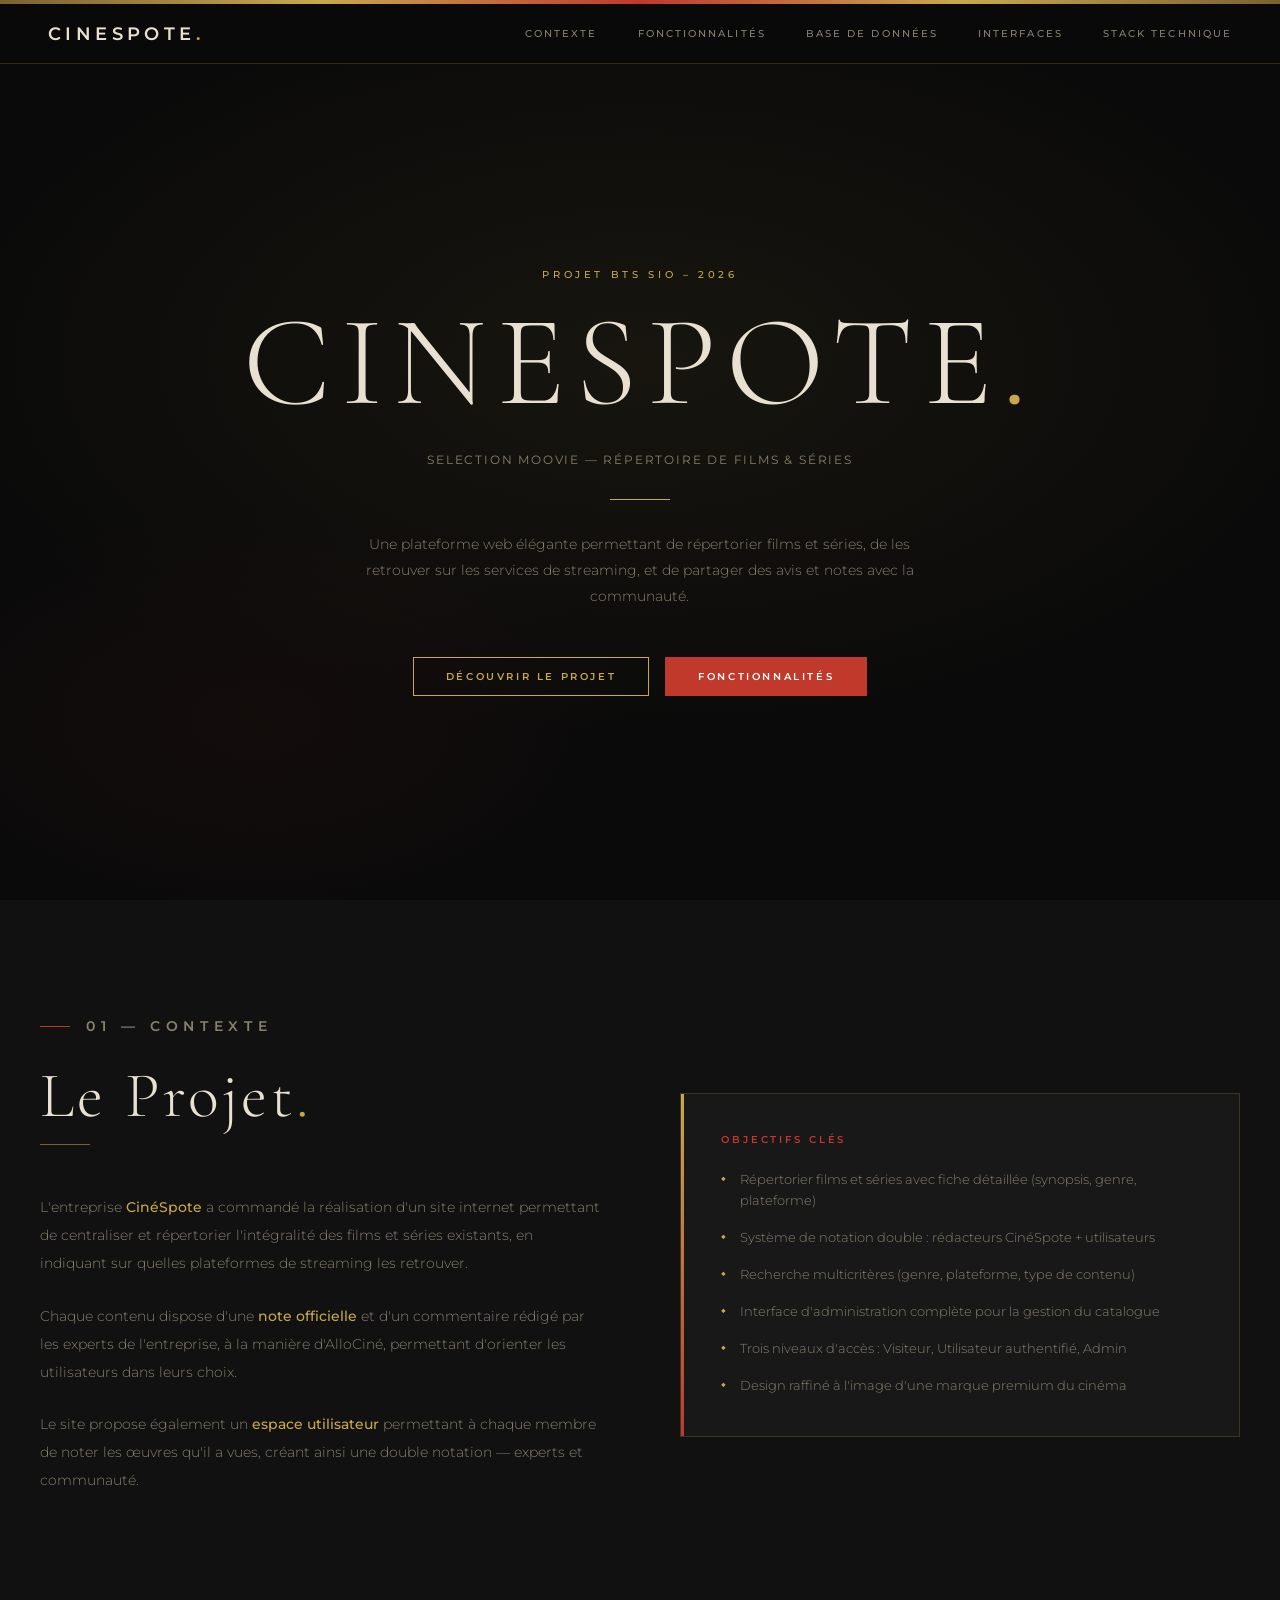
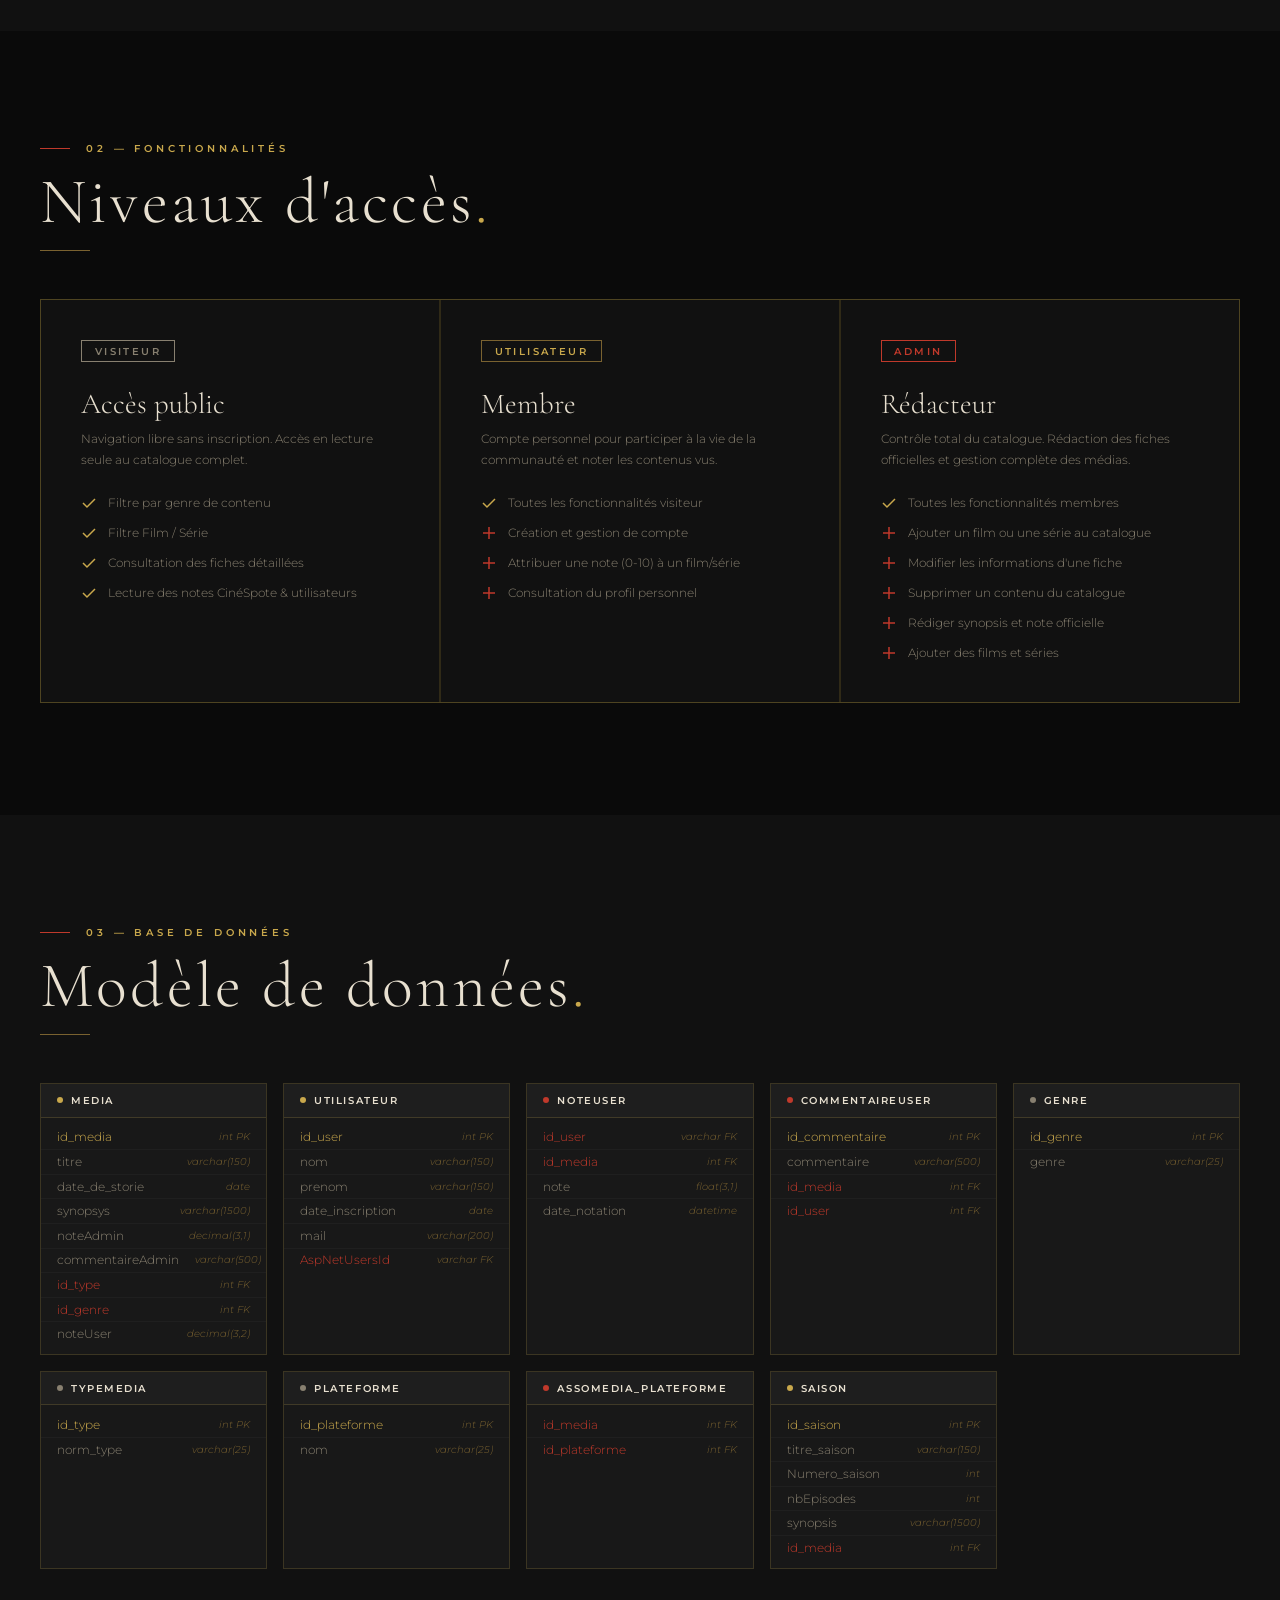
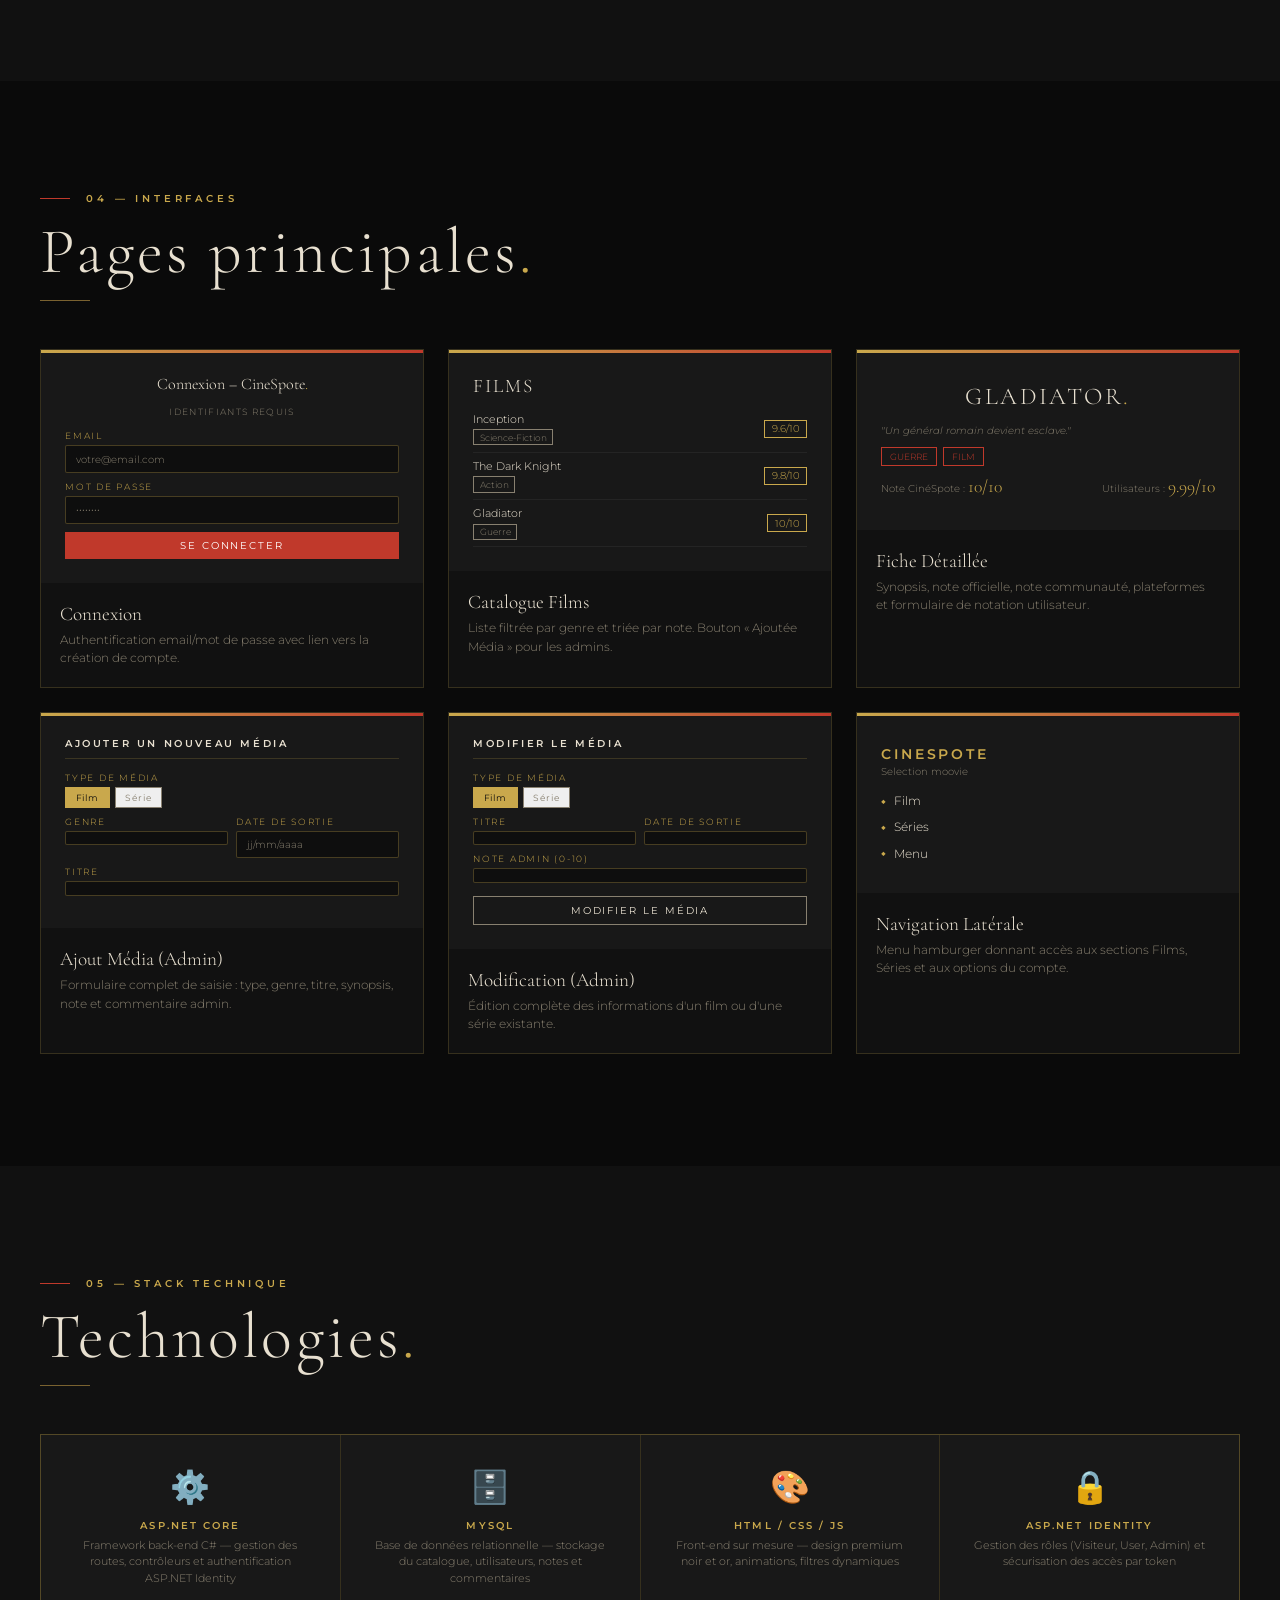
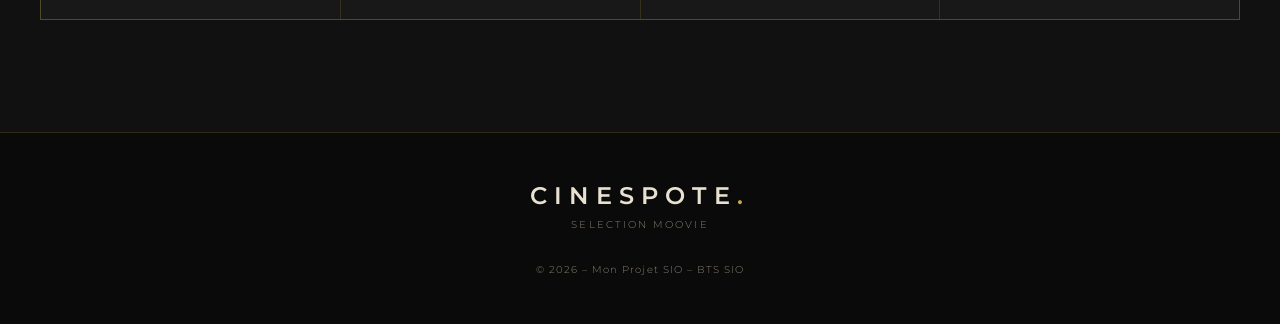
==== commit 87553b38: "modif presentation projet" ====
--- a/projetCineSpote.html
+++ b/projetCineSpote.html
@@ -633,15 +633,7 @@
         <ul class="role-features">
           <li>
             <svg class="icon icon-check" viewBox="0 0 16 16" fill="none"><polyline points="2,8 6,12 14,4" stroke="currentColor" stroke-width="1.5"/></svg>
-            Recherche par barre de texte (titre)
-          </li>
-          <li>
-            <svg class="icon icon-check" viewBox="0 0 16 16" fill="none"><polyline points="2,8 6,12 14,4" stroke="currentColor" stroke-width="1.5"/></svg>
             Filtre par genre de contenu
-          </li>
-          <li>
-            <svg class="icon icon-check" viewBox="0 0 16 16" fill="none"><polyline points="2,8 6,12 14,4" stroke="currentColor" stroke-width="1.5"/></svg>
-            Filtre par plateforme de streaming
           </li>
           <li>
             <svg class="icon icon-check" viewBox="0 0 16 16" fill="none"><polyline points="2,8 6,12 14,4" stroke="currentColor" stroke-width="1.5"/></svg>
@@ -654,10 +646,6 @@
           <li>
             <svg class="icon icon-check" viewBox="0 0 16 16" fill="none"><polyline points="2,8 6,12 14,4" stroke="currentColor" stroke-width="1.5"/></svg>
             Lecture des notes CinéSpote & utilisateurs
-          </li>
-          <li>
-            <svg class="icon icon-check" viewBox="0 0 16 16" fill="none"><polyline points="2,8 6,12 14,4" stroke="currentColor" stroke-width="1.5"/></svg>
-            Liste des plateformes disponibles
           </li>
         </ul>
       </div>
@@ -682,15 +670,7 @@
           </li>
           <li>
             <svg class="icon icon-plus" viewBox="0 0 16 16" fill="none"><line x1="8" y1="2" x2="8" y2="14" stroke="currentColor" stroke-width="1.5"/><line x1="2" y1="8" x2="14" y2="8" stroke="currentColor" stroke-width="1.5"/></svg>
-            Déposer un commentaire utilisateur
-          </li>
-          <li>
-            <svg class="icon icon-plus" viewBox="0 0 16 16" fill="none"><line x1="8" y1="2" x2="8" y2="14" stroke="currentColor" stroke-width="1.5"/><line x1="2" y1="8" x2="14" y2="8" stroke="currentColor" stroke-width="1.5"/></svg>
             Consultation du profil personnel
-          </li>
-          <li>
-            <svg class="icon icon-plus" viewBox="0 0 16 16" fill="none"><line x1="8" y1="2" x2="8" y2="14" stroke="currentColor" stroke-width="1.5"/><line x1="2" y1="8" x2="14" y2="8" stroke="currentColor" stroke-width="1.5"/></svg>
-            Historique des notations personnelles
           </li>
         </ul>
       </div>
@@ -723,11 +703,7 @@
           </li>
           <li>
             <svg class="icon icon-plus" viewBox="0 0 16 16" fill="none"><line x1="8" y1="2" x2="8" y2="14" stroke="currentColor" stroke-width="1.5"/><line x1="2" y1="8" x2="14" y2="8" stroke="currentColor" stroke-width="1.5"/></svg>
-            Gérer les plateformes de diffusion
-          </li>
-          <li>
-            <svg class="icon icon-plus" viewBox="0 0 16 16" fill="none"><line x1="8" y1="2" x2="8" y2="14" stroke="currentColor" stroke-width="1.5"/><line x1="2" y1="8" x2="14" y2="8" stroke="currentColor" stroke-width="1.5"/></svg>
-            Bouton « Ajoutée Média » depuis la liste
+             Ajouter des films et séries 
           </li>
         </ul>
       </div>
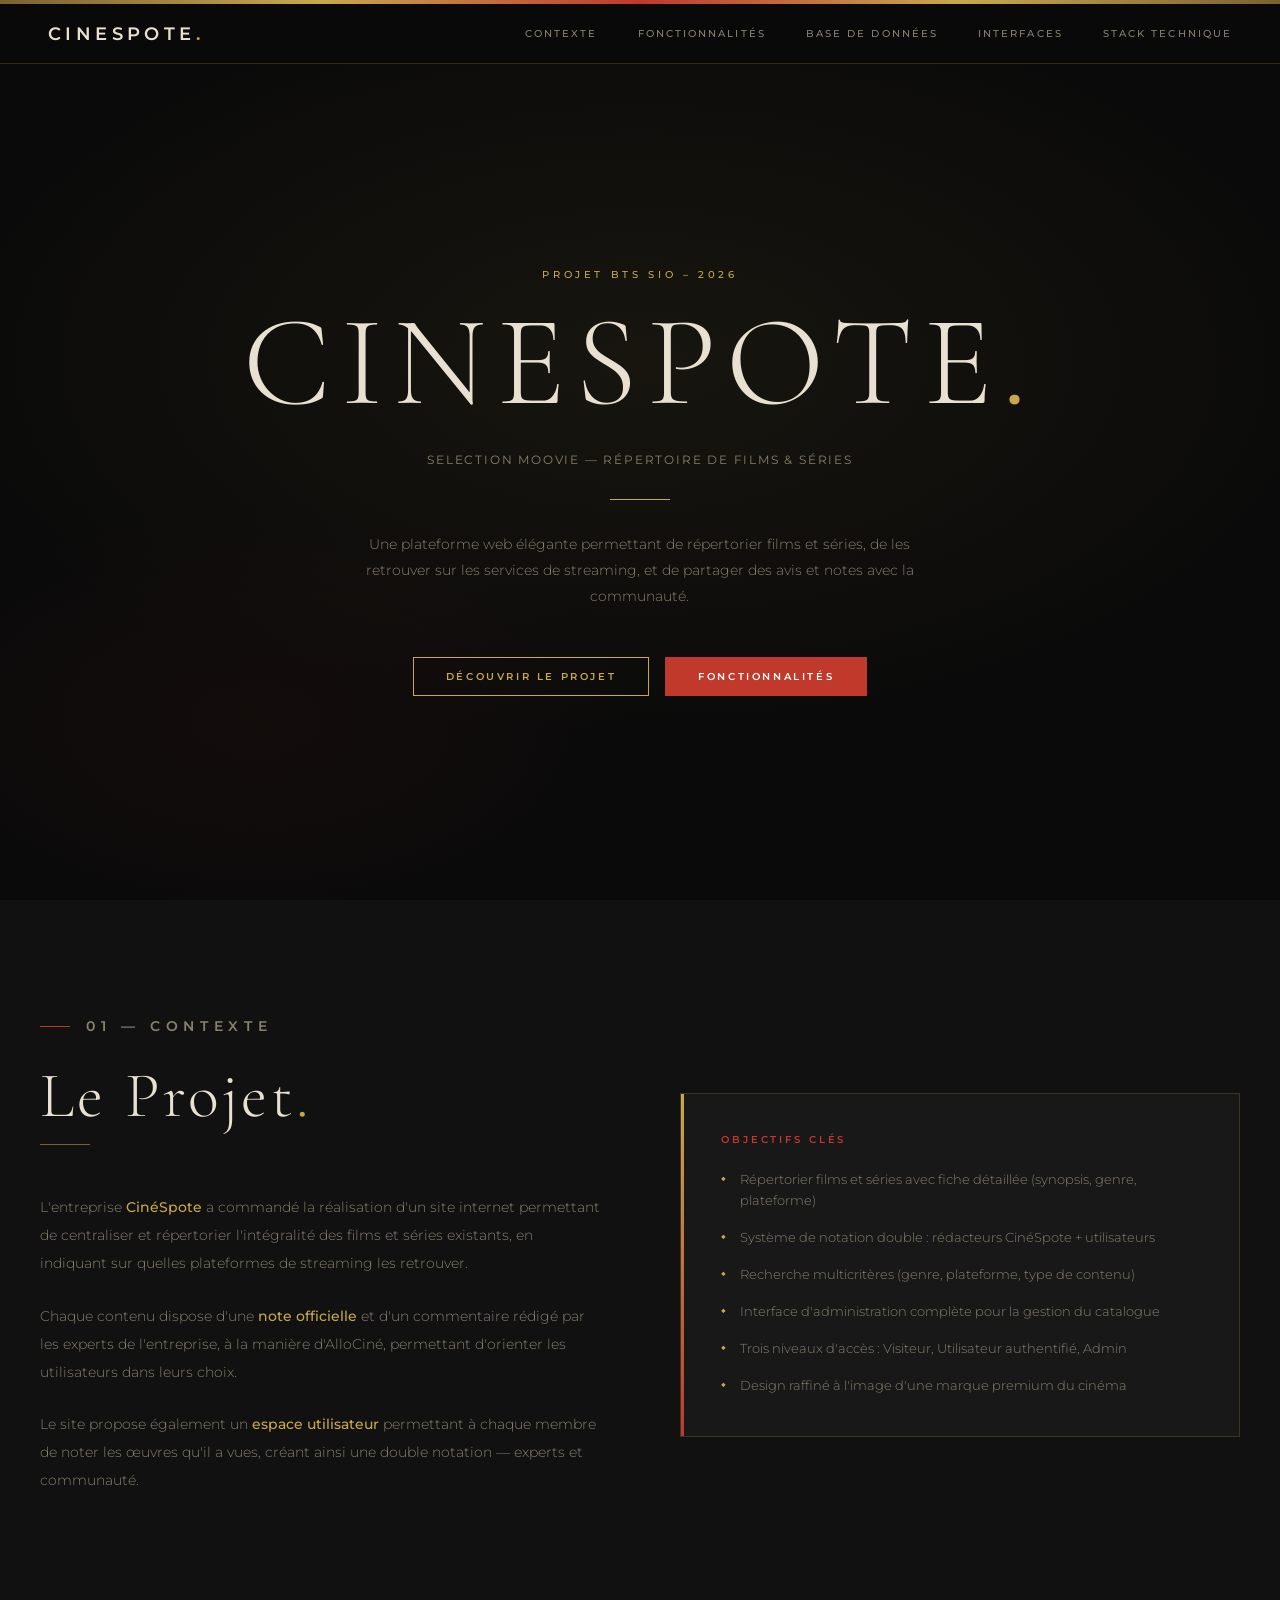
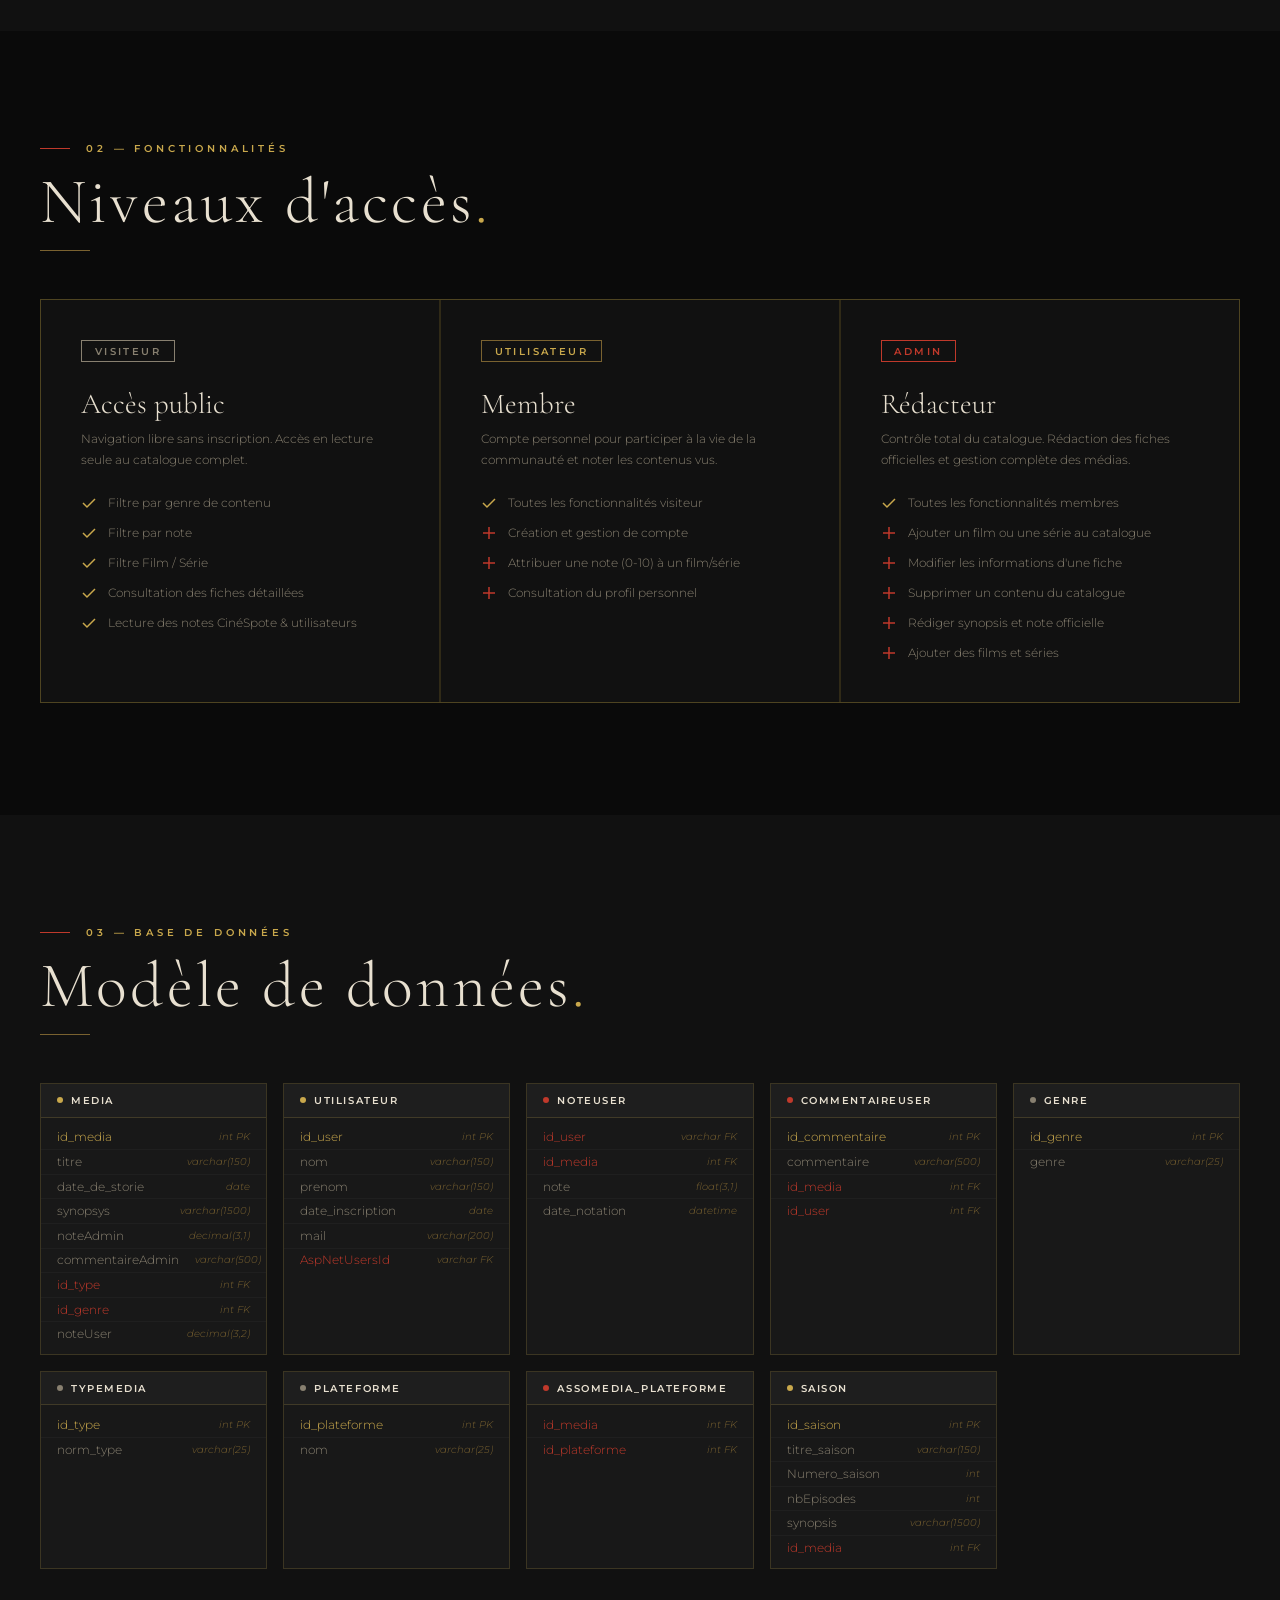
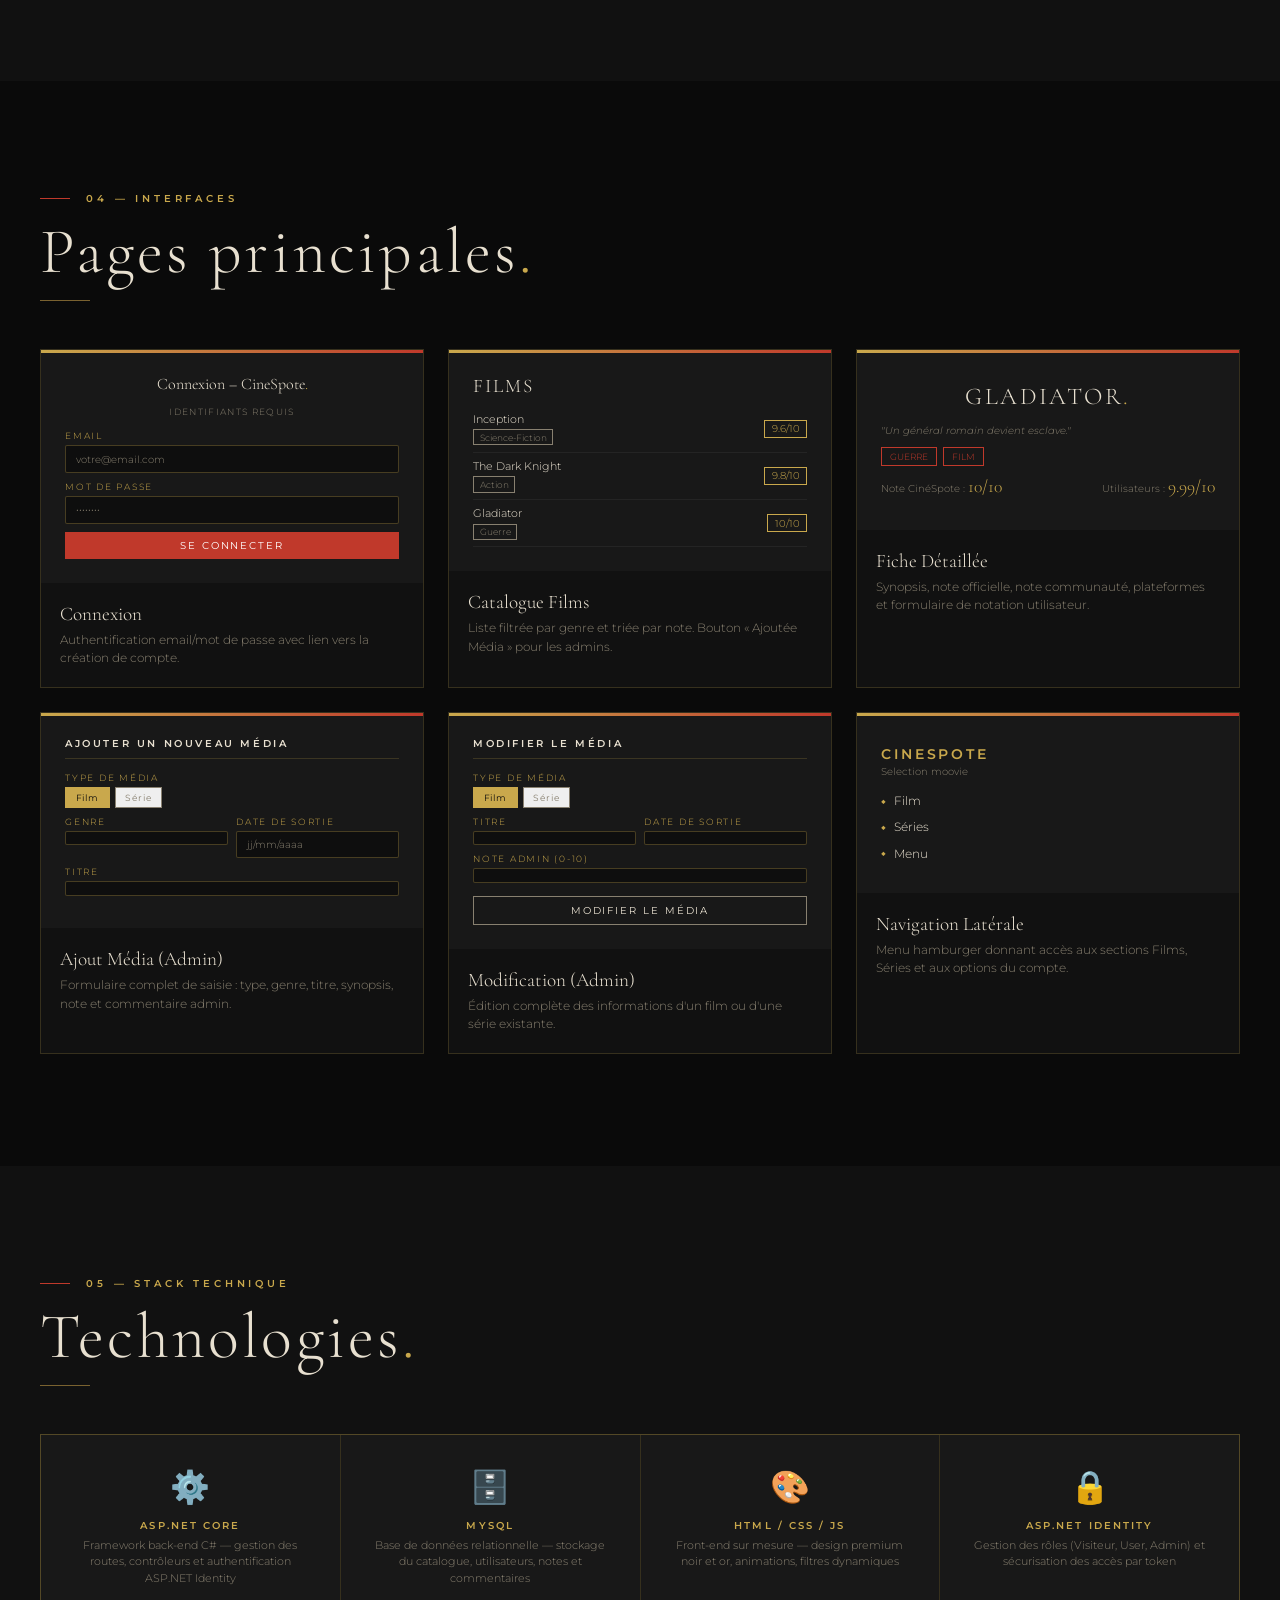
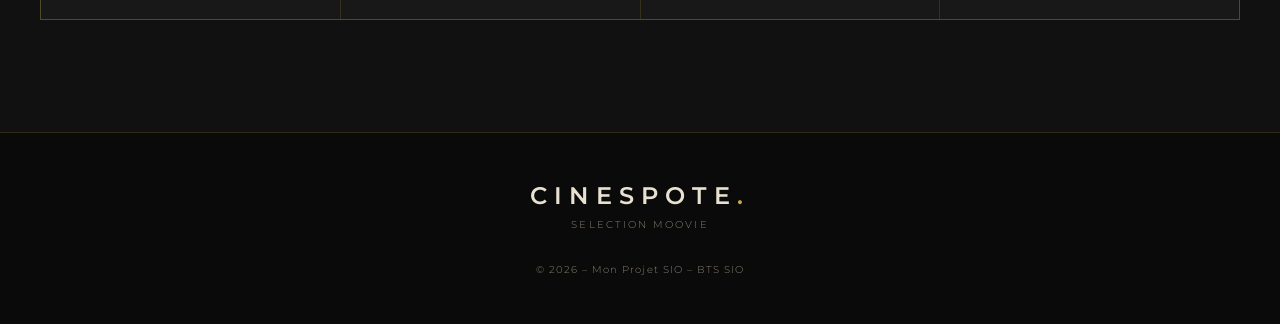
==== commit 571b4c75: "modif fonctionnalité" ====
--- a/projetCineSpote.html
+++ b/projetCineSpote.html
@@ -635,6 +635,10 @@
             <svg class="icon icon-check" viewBox="0 0 16 16" fill="none"><polyline points="2,8 6,12 14,4" stroke="currentColor" stroke-width="1.5"/></svg>
             Filtre par genre de contenu
           </li>
+           <li>
+            <svg class="icon icon-check" viewBox="0 0 16 16" fill="none"><polyline points="2,8 6,12 14,4" stroke="currentColor" stroke-width="1.5"/></svg>
+            Filtre par note
+          </li>
           <li>
             <svg class="icon icon-check" viewBox="0 0 16 16" fill="none"><polyline points="2,8 6,12 14,4" stroke="currentColor" stroke-width="1.5"/></svg>
             Filtre Film / Série
